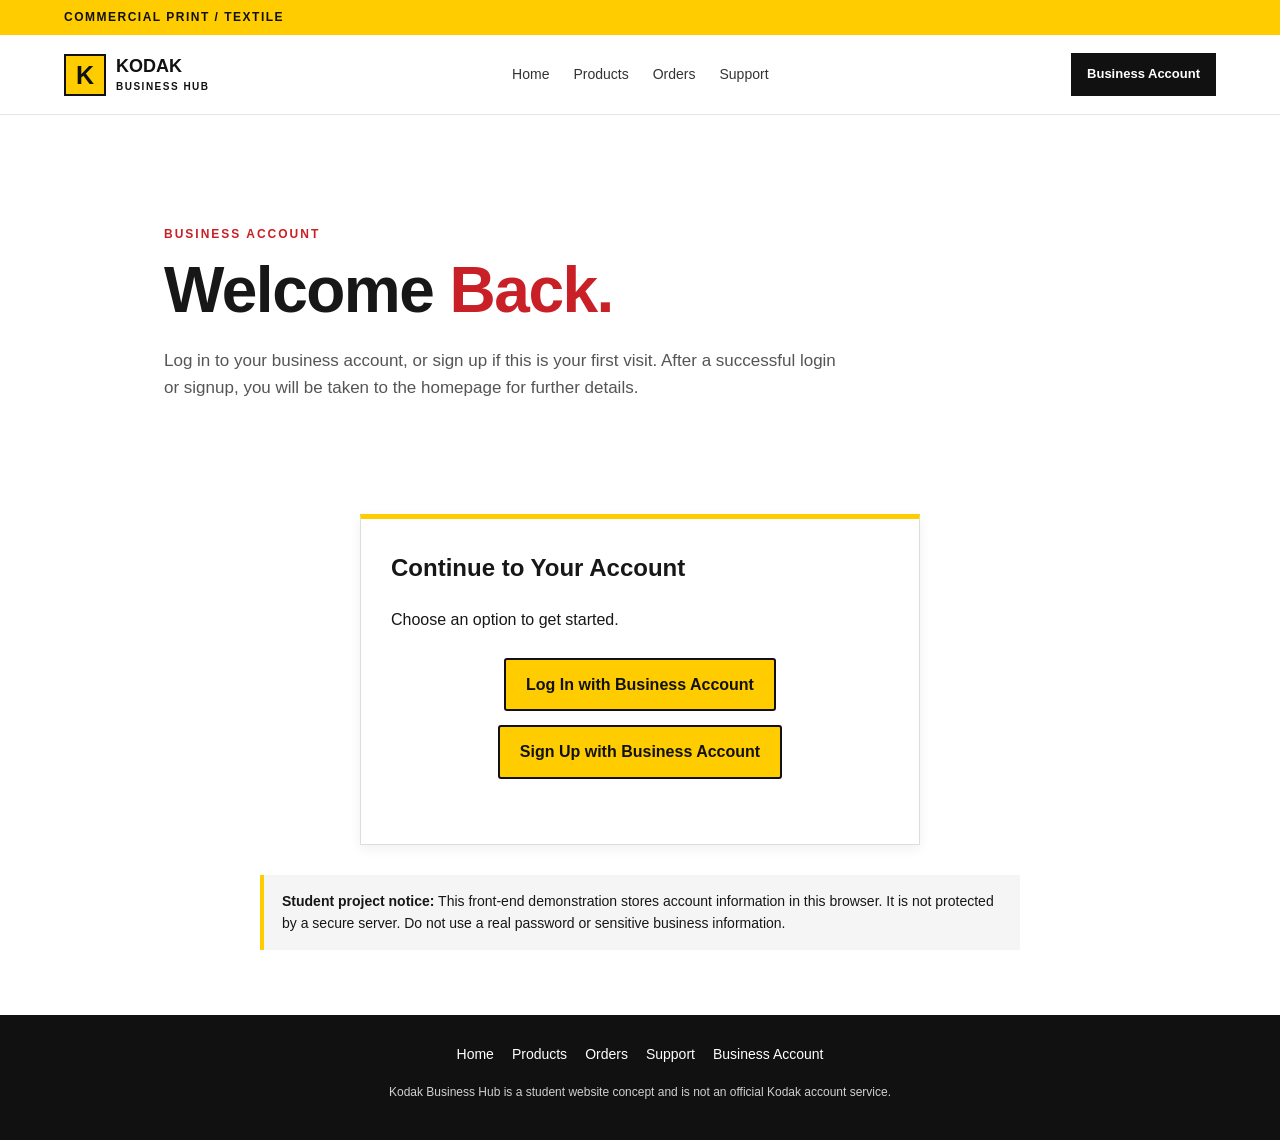
==== index.html @ 854b3961 "Add files via upload all the css and javascript is separate here. going to use these files only for " ====
<!DOCTYPE html>
<!-- This tells the browser that this page uses modern HTML. -->
<html lang="en">
<head>
    <!-- Sets the character format for the webpage. -->
    <meta charset="UTF-8">
    <meta name="viewport" content="width=device-width, initial-scale=1.0">
    <meta name="description" content="Explore commercial printing and textile printing information.">

    <!-- Text displayed in the browser tab. -->
    <title>Kodak Business Hub | Print and Textile</title>

    <!-- Connects this HTML file to the CSS file. -->
    <link rel="stylesheet" href="style.css">

    <!-- LOGIN CHECK: Visitors must sign in before viewing this page.
         The login page saves this value after a successful login or sign-up.
         If the value is missing, it will send the visitor to login.html first.
       
         getItem() retrieves the user's email from sessionStorage. -->
    <!-- Shared JavaScript checks that a demo user has signed in. -->
    <!-- All website JavaScript is centralized in this one file. defer waits until HTML is parsed. -->
    <script src="script.js" defer></script>
</head>

<body>

    <!-- TOP BAR: The yellow bar at the top of the page. -->
    <div class="top-bar">
        <p>COMMERCIAL PRINT / TEXTILE</p>
    </div>

    <!-- HEADER -->
    <header class="site-header">

        <!-- Brand name that links back to the homepage. -->
        <a class="brand" href="index.html">
            <span class="brand-mark">K</span>

            <span class="brand-name">
                KODAK
                <small>BUSINESS HUB</small>
            </span>
        </a>

        <!-- Navigation links to the other pages. -->
        <nav class="navigation" aria-label="Main navigation">
            <a class="active" href="index.html">Home</a>
            <a href="products.html">Products</a>
            <a href="order.html">Orders</a>
            <a href="support.html">Support</a>
        </nav>

        <!-- Business Account link stays on the right side, to show user it is a business account -->
        <a class="account-button" href="login.html">
            Business Account
        </a>

    </header>

    <main>
        <section class="intro">

            <p class="small-heading">PRINTING FOR BUSINESS</p>

            <!-- Main heading. The span lets us color the second line red. -->
            <h1>
                Commercial Print.<br>
                <span>Textile Print.</span>
            </h1>

            <!-- Two sentences introducing the website. -->
            <p class="intro-text">
                Welcome to Kodak Business Hub, this is a student website concept
                for exploring commercial printing and textile for cis442 course. Here you will Discover print technologies,
                materials, and business resources in one place.

                Commercial Printing focuses on producing materials for books, posters, and business documents.
                while textile printing involves the use of technology to apply desgins onto fabrics with the use of spealized inks.  
            </p>

        </section>

        <!-- BUSINESS TOOLS: The main section requested for the homepage. -->
        <section class="business-tools">

            <!-- Heading and description for the section. -->
            <div class="section-title">
                <p class="small-heading">YOUR BUSINESS, IN ONE PLACE</p>

                <h2>Everything Starts With a Better Connection.</h2>

                <p>
                    Explore the main areas of this website concept below.
                </p>
            </div>

            <!-- Grid containing four clickable links to the next html file. -->
            <div class="tool-grid">

                <a class="tool-card" href="products.html">
                    <span class="card-number">01</span>
                    <h3>Products</h3>
                    <p>Here explore printing products</p>
                    <span class="card-link">Explore products &rarr;</span>
                </a>

                <a class="tool-card" href="quote.html">
                    <span class="card-number">02</span>
                    <h3>Request a Quote</h3>
                    <p>See how a business could ask about a printing project materials.</p>
                    <span class="card-link">Request information &rarr;</span>
                </a>

                <a class="tool-card" href="order.html">
                    <span class="card-number">03</span>
                    <h3>Orders</h3>
                    <p>View the details of your order</p>
                    <span class="card-link">View orders &rarr;</span>
                </a>

                <a class="tool-card" href="support.html">
                    <span class="card-number">04</span>
                    <h3>Support</h3>
                    <p>Find help and support information here.</p>
                    <span class="card-link">Get support &rarr;</span>
                </a>

            </div>

        </section>

    </main>

    <!-- FOOTER: Navigation links and research sources at the bottom. -->
    <footer class="site-footer">

        <!-- Bottom navigation lets visitors access the other pages. -->
        <div class="footer-links">
            <a href="index.html">Home</a>
            <a href="products.html">Products</a>
            <a href="quote.html">Request a Quote</a>
            <a href="order.html">Orders</a>
            <a href="support.html">Support</a>
            <a href="login.html">Business Account</a>
        </div>

        <!-- Research links to Kodak's public website. -->
        <p class="research-links">
            Research:
            <a href="https://www.kodak.com/en/print/products/"
               target="_blank"
               rel="noopener noreferrer">
                Kodak Print Products
            </a>
            |
            <a href="https://www.kodak.com/en/print/page/industrial-decor-textile/"
               target="_blank"
               rel="noopener noreferrer">
                Kodak Industrial Décor and Textile
            </a>
        </p>

        <!-- Clarifies that this is a student project. -->
        <p class="disclaimer">
            This is a student website concept only.
        </p>

    </footer>

    <!-- Page-specific JavaScript: behavior is kept separate from HTML and CSS. -->
</body>
</html>
---- style.css ----
/*
 * SHARED WEBSITE STYLES
 * This file controls the appearance shared by all the HTML pages.
 * HTML decides what content is on a page; CSS decides how that content looks.
 * I kept the existing rules and added explanations to make the file easier to follow.
 */

/* --------------------------------------------------
   KODAK BUSINESS HUB
   This file controls the appearance of the homepage.
   -------------------------------------------------- */


/* Applies consistent width calculations to all elements. */
* {
    box-sizing: border-box;
}


/* Sets the default font, text color, and page background. */
body {
    margin: 0;
    font-family: Arial, Helvetica, sans-serif;
    color: #171717;
    background-color: #ffffff;
    line-height: 1.6;
}


/* TOP BAR: Creates the yellow bar at the top. */
.top-bar {
    background-color: #ffcc00;
    color: #111111;
    padding: 8px 5%;
    font-size: 12px;
    font-weight: bold;
    letter-spacing: 1.5px;
}

/* Removes the default space around the top-bar paragraph. */
.top-bar p {
    margin: 0;
}


/* HEADER: Arranges the brand, navigation, and account link. */
/* Header: the logo, navigation links, and business-account button sit here. */
.site-header {
    display: flex;
    align-items: center;
    justify-content: space-between;
    gap: 24px;
    padding: 18px 5%;
    border-bottom: 1px solid #e5e5e5;
}


/* BRAND: Places the K symbol beside the brand name. */
.brand {
    display: flex;
    align-items: center;
    gap: 10px;
    color: #111111;
    text-decoration: none;
    flex-shrink: 0;
}


/* Creates the yellow square containing the letter K. */
.brand-mark {
    display: inline-flex;
    align-items: center;
    justify-content: center;
    width: 42px;
    height: 42px;
    background-color: #ffcc00;
    border: 2px solid #111111;
    font-size: 25px;
    font-weight: 900;
}


/* Styles the KODAK BUSINESS HUB text. */
.brand-name {
    font-size: 18px;
    font-weight: 900;
    line-height: 1.1;
}

/* Places BUSINESS HUB below KODAK. */
.brand-name small {
    display: block;
    margin-top: 4px;
    font-size: 10px;
    letter-spacing: 1.5px;
}


/* NAVIGATION: Places the page links in a horizontal row. */
.navigation {
    display: flex;
    align-items: center;
    justify-content: center;
    gap: 24px;
}

/* Styles the navigation links. */
.navigation a,
.footer-links a {
    color: #333333;
    text-decoration: none;
    font-size: 14px;
}

/* Makes the current page and hovered links red. */
.navigation a:hover,
.navigation a.active {
    color: #c82026;
}


/* ACCOUNT BUTTON: Keeps Business Account on the right. */
.account-button {
    display: inline-block;
    padding: 11px 16px;
    background-color: #111111;
    color: #ffffff;
    text-decoration: none;
    font-size: 13px;
    font-weight: bold;
    white-space: nowrap;
}

/* Changes the button to red when the mouse is over it. */
.account-button:hover {
    background-color: #c82026;
}


/* INTRODUCTION: Provides space around the main heading. */
.intro {
    max-width: 1000px;
    margin: 0 auto;
    padding: 75px 24px 65px;
}


/* Styles the small red heading above the main title. */
.small-heading {
    margin: 0 0 12px;
    color: #c82026;
    font-size: 12px;
    font-weight: bold;
    letter-spacing: 2px;
}


/* Styles the main homepage heading. */
.intro h1 {
    margin: 0;
    font-size: clamp(38px, 6vw, 64px);
    line-height: 1.08;
    letter-spacing: -1.5px;
}

/* Colors the words Textile Print red. */
.intro h1 span {
    color: #c82026;
}


/* Styles the paragraph below the main heading. */
.intro-text {
    max-width: 690px;
    margin-top: 22px;
    color: #555555;
    font-size: 17px;
}


/* BUSINESS TOOLS: Creates a light gray section background. */
.business-tools {
    padding: 60px 5% 75px;
    background-color: #f5f5f5;
}


/* Centers the section heading and description. */
.section-title {
    max-width: 760px;
    margin: 0 auto 32px;
    text-align: center;
}

/* Sets the size and spacing of the section heading. */
.section-title h2 {
    margin: 0;
    font-size: clamp(26px, 4vw, 38px);
    line-height: 1.2;
}

/* Makes the section description gray. */
.section-title > p:last-child {
    color: #666666;
}


/* TOOL GRID: Arranges the four cards in four columns. */
.tool-grid {
    display: grid;
    grid-template-columns: repeat(4, minmax(0, 1fr));
    gap: 16px;
    max-width: 1200px;
    margin: 0 auto;
}


/* TOOL CARDS: Makes each card clickable and white. */
.tool-card {
    display: flex;
    flex-direction: column;
    align-items: flex-start;
    min-height: 230px;
    padding: 24px;
    background-color: #ffffff;
    border: 1px solid #e2e2e2;
    color: #171717;
    text-decoration: none;
    transition: transform 0.2s ease, border-color 0.2s ease;
}

/* Moves the card slightly and changes its border on hover. */
.tool-card:hover {
    transform: translateY(-4px);
    border-color: #c82026;
}


/* Styles the small number at the top of each card. */
.card-number {
    color: #c82026;
    font-size: 12px;
    font-weight: bold;
    letter-spacing: 1px;
}

/* Styles each card's heading. */
.tool-card h3 {
    margin: 18px 0 6px;
    font-size: 20px;
}

/* Styles the description inside each card. */
.tool-card p {
    margin: 0 0 18px;
    color: #666666;
    font-size: 14px;
}

/* Styles the clickable-looking text at the bottom of each card. */
.card-link {
    margin-top: auto;
    color: #c82026;
    font-size: 13px;
    font-weight: bold;
}


/* FOOTER: Creates a black section at the bottom of the page. */
/* Footer styles apply to the links and note at the bottom of each page. */
.site-footer {
    padding: 28px 5%;
    background-color: #111111;
    color: #ffffff;
    text-align: center;
}


/* Arranges the footer links in the center. */
.footer-links {
    display: flex;
    flex-wrap: wrap;
    justify-content: center;
    gap: 18px;
    margin-bottom: 18px;
}

/* Makes footer links white. */
.footer-links a {
    color: #ffffff;
}

/* Makes footer links yellow when hovered over. */
.footer-links a:hover,
.research-links a:hover {
    color: #ffcc00;
}


/* Styles the research sources and student-project disclaimer. */
.research-links,
.disclaimer {
    margin: 10px 0;
    font-size: 12px;
    color: #d0d0d0;
}

/* Makes the research links white. */
.research-links a {
    color: #ffffff;
}


/* TABLET: Uses two cards per row on medium-sized screens. */
@media (max-width: 900px) {

    /* Allows the header items to move onto another line. */
    .site-header {
        flex-wrap: wrap;
    }

    /* Gives the navigation its own row. */
    .navigation {
        order: 3;
        width: 100%;
        flex-wrap: wrap;
        gap: 16px;
    }

    /* Changes the cards from four columns to two. */
    .tool-grid {
        grid-template-columns: repeat(2, minmax(0, 1fr));
    }
}


/* PHONE: Makes the page easier to read on small screens. */
@media (max-width: 560px) {

    /* Reduces the header spacing. */
    .site-header {
        gap: 16px;
        padding: 16px 5%;
    }

    /* Makes the K symbol smaller. */
    .brand-mark {
        width: 36px;
        height: 36px;
        font-size: 21px;
    }

    /* Makes the brand name smaller. */
    .brand-name {
        font-size: 15px;
    }

    /* Reduces the account button size. */
    .account-button {
        margin-left: auto;
        padding: 9px 10px;
        font-size: 12px;
    }

    /* Aligns navigation links to the left. */
    .navigation {
        justify-content: flex-start;
        gap: 14px;
    }

    /* Reduces navigation text size. */
    .navigation a {
        font-size: 13px;
    }

    /* Reduces the space around the introduction. */
    .intro {
        padding-top: 55px;
        padding-bottom: 45px;
    }

    /* Makes the introduction text slightly smaller. */
    .intro-text {
        font-size: 15px;
    }

    /* Reduces the space around the business tools section. */
    .business-tools {
        padding: 45px 5%;
    }

    /* Displays one card per row on phones. */
    .tool-grid {
        grid-template-columns: 1fr;
    }

    /* Reduces the height of each card. */
    .tool-card {
        min-height: 190px;
    }
}

/* ==========================================================
   ADDITIONAL STYLES FOR ORDERS AND LOGIN PAGES
   These rules are added after the original styles so the
   existing homepage and product styling remains unchanged.
   ========================================================== */
/* Orders page: spacing and layout for the Current Orders and Past Orders panels. */
.orders-content, /* Login page: keeps the sign-in and sign-up forms aligned and readable. */
.login-content {
    width: min(1100px, 90%);
    margin: 0 auto;
    padding: 35px 0 65px;
}
.order-buttons {
    display: flex;
    flex-wrap: wrap;
    justify-content: center;
    gap: 14px;
    margin: 25px 0 35px;
}
.order-buttons button, .login-button, .login-form button, .signup-form button {
    padding: 12px 20px;
    border: 2px solid #111111;
    border-radius: 3px;
    background-color: #ffcc00;
    color: #111111;
    font: inherit;
    font-weight: bold;
    cursor: pointer;
    transition: background-color 0.2s ease, transform 0.2s ease;
}
.order-buttons button:hover, .login-button:hover, .login-form button:hover, .signup-form button:hover {
    background-color: #e6b800;
    transform: translateY(-1px);
}
.order-buttons button:focus-visible, .login-button:focus-visible,
.login-form button:focus-visible, .signup-form button:focus-visible,
.login-content input:focus-visible {
    outline: 3px solid #c82026;
    outline-offset: 3px;
}
.order-buttons button.selected {
    background-color: #111111;
    color: #ffffff;
}
.order-panel {
    margin: 20px 0;
    padding: 25px;
    background-color: #ffffff;
    border: 1px solid #dddddd;
    border-top: 5px solid #ffcc00;
}
.no-orders-message {
    margin: 18px 0 0;
    padding: 18px;
    background-color: #f5f5f5;
    border-left: 4px solid #c82026;
}
/* Table styles make order details easier to scan across each row. */
.order-table-wrapper {
    width: 100%;
    overflow-x: auto;
    margin-top: 18px;
}
.order-table {
    width: 100%;
    border-collapse: collapse;
    background-color: #ffffff;
}
.order-table th, .order-table td {
    padding: 13px 15px;
    border: 1px solid #dddddd;
    text-align: left;
    vertical-align: top;
}
.order-table th {
    background-color: #111111;
    color: #ffffff;
}
.login-card {
    max-width: 560px;
    margin: 30px auto;
    padding: 30px;
    background-color: #ffffff;
    border: 1px solid #dddddd;
    border-top: 5px solid #ffcc00;
    box-shadow: 0 4px 12px rgba(0, 0, 0, 0.06);
}
.login-card h2 { margin-top: 0; }
.login-form, .signup-form {
    display: flex;
    flex-direction: column;
    gap: 10px;
}
.login-form label, .signup-form label {
    margin-top: 8px;
    font-weight: bold;
}
.login-form input, .signup-form input {
    width: 100%;
    padding: 12px;
    border: 1px solid #bbbbbb;
    border-radius: 3px;
    font: inherit;
}
.login-form button, .signup-form button { margin-top: 16px; }
.login-switch { margin-top: 20px; }
.text-button {
    padding: 0;
    border: 0;
    background: none;
    color: #c82026;
    font: inherit;
    font-weight: bold;
    text-decoration: underline;
    cursor: pointer;
}
.text-button:hover { color: #8f151a; }
.form-message {
    min-height: 1.5em;
    margin-top: 15px;
    font-weight: bold;
}
/* This notice explains that the site is a student prototype, not a live service. */
.prototype-notice {
    max-width: 760px;
    margin: 25px auto 0;
    padding: 15px 18px;
    background-color: #f5f5f5;
    border-left: 4px solid #ffcc00;
    font-size: 14px;
}
@media (max-width: 560px) {
    .orders-content, .login-content {
        width: 92%;
        padding-top: 20px;
    }
    .order-panel, .login-card { padding: 18px; }
    .order-buttons { flex-direction: column; }
    .order-buttons button { width: 100%; }
    .order-table th, .order-table td { padding: 10px; }
}


/* ============================================================
   PAGE-SPECIFIC STYLES MOVED OUT OF PRODUCTS.HTML
   These rules belong here so HTML files contain structure only.
   ============================================================ */
/* Styles the main products page */
        .products-page {
            max-width: 1200px;
            margin: 0 auto;
            padding: 40px 25px;
        }

        /* Styles the introduction at the top */
        .products-intro {
            text-align: center;
            padding: 35px 15px;
        }

        .products-intro h1 {
            font-size: 38px;
            margin-bottom: 15px;
        }

        .products-intro p {
            max-width: 750px;
            margin: 0 auto;
            line-height: 1.7;
        }

        /* Creates space between the machine and ink sections */
        .product-section {
            margin-top: 45px;
            margin-bottom: 55px;
            scroll-margin-top: 30px;
        }

        .product-section h2 {
            font-size: 29px;
            margin-bottom: 10px;
        }

        .section-description {
            line-height: 1.6;
            margin-bottom: 25px;
        }

        /* Displays the product cards in a grid */
        .product-grid {
            display: grid;
            grid-template-columns: repeat(3, 1fr);
            gap: 25px;
        }

        /* Styles each individual product card */
        .product-card {
            background-color: #ffffff;
            border: 1px solid #dddddd;
            border-radius: 8px;
            padding: 25px;
            box-shadow: 0 3px 8px rgba(0, 0, 0, 0.08);

            /* Makes the hover effect smooth */
            transition: transform 0.25s ease, box-shadow 0.25s ease;
        }

        /* Adds a hover effect when the mouse moves over a card */
        .product-card:hover {
            transform: translateY(-6px);
            box-shadow: 0 8px 18px rgba(0, 0, 0, 0.15);
        }

        /* Styles the small product category label */
        .product-type {
            display: inline-block;
            background-color: #fff1b8;
            color: #333333;
            padding: 6px 10px;
            border-radius: 4px;
            font-size: 12px;
            font-weight: bold;
            margin-bottom: 15px;
        }

        /* Styles the product name */
        .product-card h3 {
            font-size: 21px;
            margin-bottom: 12px;
        }

        /* Styles the product description */
        .product-card p {
            line-height: 1.6;
            margin-bottom: 18px;
        }

        /* Styles the View Details buttons */
        .details-button {
            display: inline-block;
            background-color: #f5c400;
            color: #111111;
            text-decoration: none;
            font-weight: bold;
            padding: 11px 18px;
            border-radius: 4px;
            transition: background-color 0.2s ease;
        }

        /* Changes the button color when hovered over */
        .details-button:hover {
            background-color: #e0b200;
        }

        /* Makes keyboard navigation easier to see */
        .details-button:focus-visible {
            outline: 3px solid #222222;
            outline-offset: 3px;
        }

        /*
         * The Request Quote button starts hidden so each product card stays neat.
         * When a visitor moves the mouse over a product card, the button appears.
         * The focus rule does the same thing for someone using a keyboard.
         */
        .quote-button {
            display: inline-block;
            margin-left: 8px;
            background-color: #222222;
            color: #ffffff;
            text-decoration: none;
            font-weight: bold;
            padding: 11px 18px;
            border-radius: 4px;
            opacity: 0;
            visibility: hidden;
            transform: translateY(5px);
            transition: opacity 0.2s ease, transform 0.2s ease, visibility 0.2s ease;
        }

        /* Reveal the quote button only when the product card is hovered or focused. */
        .product-card:hover .quote-button,
        .product-card:focus-within .quote-button {
            opacity: 1;
            visibility: visible;
            transform: translateY(0);
        }

        /* Give the quote button a clear hover and keyboard-focus state. */
        .quote-button:hover {
            background-color: #444444;
        }

        .quote-button:focus-visible {
            outline: 3px solid #f5c400;
            outline-offset: 3px;
        }

        /* On touch screens there is no mouse hover, so keep the button visible. */
        @media (hover: none) {
            .quote-button {
                opacity: 1;
                visibility: visible;
                transform: none;
                margin-top: 10px;
                margin-left: 0;
            }
        }

        /* Styles the inventory notice */
        .inventory-notice {
            background-color: #f5f5f5;
            border-left: 5px solid #f5c400;
            padding: 20px;
            margin-top: 25px;
            line-height: 1.6;
        }

        /* Adjusts the product grid for tablets */
        @media (max-width: 850px) {
            .product-grid {
                grid-template-columns: repeat(2, 1fr);
            }
        }

        /* Adjusts the product grid for mobile phones */
        @media (max-width: 550px) {
            .product-grid {
                grid-template-columns: 1fr;
            }

            .products-intro h1 {
                font-size: 30px;
            }

            .product-section h2 {
                font-size: 25px;
            }
        }


/* ============================================================
   PAGE-SPECIFIC STYLES MOVED OUT OF SUPPORT.HTML
   These rules belong here so HTML files contain structure only.
   ============================================================ */
/* Main support form */
        #support-form {
            max-width: 750px;
            margin: 30px auto;
            padding: 30px;
            background-color: #ffffff;
            border: 1px solid #dddddd;
            border-top: 5px solid #ffcc00;
        }

        /* Form fields */
        .support-form-group {
            display: flex;
            flex-direction: column;
            margin-bottom: 22px;
        }

        .support-form-group > label,
        .support-form-group legend {
            margin-bottom: 8px;
            font-weight: bold;
            color: #222222;
        }

        .support-form-group input[type="text"],
        .support-form-group input[type="email"],
        .support-form-group select,
        .support-form-group textarea {
            width: 100%;
            padding: 12px;
            border: 1px solid #cccccc;
            border-radius: 3px;
            font-family: Arial, Helvetica, sans-serif;
            font-size: 15px;
            background-color: #ffffff;
        }

        /* Larger issue description box */
        #issue-description {
            min-height: 280px;
            width: 100%;
            resize: vertical;
            line-height: 1.6;
        }

        /* Character counter */
        #character-count {
            display: block;
            margin-top: 6px;
            color: #666666;
            text-align: right;
            font-size: 12px;
        }

        /* Highlight fields when selected */
        .support-form-group input:focus,
        .support-form-group select:focus,
        .support-form-group textarea:focus {
            outline: 2px solid #ffcc00;
            border-color: #111111;
        }

        /* On-site visit options */
        fieldset.support-form-group {
            border: 1px solid #dddddd;
            padding: 18px;
        }

        .support-form-group legend {
            padding: 0 8px;
        }

        .support-radio-option {
            display: flex;
            align-items: flex-start;
            gap: 10px;
            margin: 10px 0;
        }

        .support-radio-option input {
            margin-top: 5px;
            accent-color: #c82026;
        }

        .support-radio-option label {
            cursor: pointer;
            color: #333333;
        }

        /* Submit and clear buttons */
        .support-form-buttons {
            display: flex;
            gap: 12px;
            flex-wrap: wrap;
            margin-top: 25px;
        }

        .support-form-buttons button {
            padding: 13px 20px;
            background-color: #ffcc00;
            color: #111111;
            border: 2px solid #111111;
            font-size: 14px;
            font-weight: bold;
            cursor: pointer;
        }

        .support-form-buttons button:hover {
            background-color: #e6b800;
        }

        .support-form-buttons .reset-button {
            background-color: #ffffff;
            color: #111111;
        }

        .support-form-buttons .reset-button:hover {
            background-color: #eeeeee;
        }

        /* Form submission message */
        #support-message {
            margin-top: 20px;
            font-weight: bold;
            line-height: 1.6;
        }

        /* Reference number at the bottom */
        .support-reference {
            max-width: 750px;
            margin: 35px auto 0;
            padding: 25px;
            text-align: center;
            background-color: #111111;
            color: #ffffff;
            border-bottom: 5px solid #ffcc00;
        }

        .support-reference p {
            margin: 5px 0;
        }

        .support-reference h3 {
            margin: 10px 0;
            color: #ffcc00;
            font-size: 30px;
            letter-spacing: 3px;
        }

        /* Responsive design for smaller screens */
        @media (max-width: 560px) {
            #support-form {
                padding: 20px;
            }

            .support-form-buttons {
                flex-direction: column;
            }

            .support-form-buttons button {
                width: 100%;
            }

            .support-reference {
                padding: 20px 12px;
            }
        }


/* ACCESSIBILITY: Keep elements marked hidden out of the layout. */
[hidden] {
    display: none !important;
}

/* SHARED FORM IMPROVEMENTS: Make keyboard focus visible on interactive controls. */
button:focus-visible,
input:focus-visible,
select:focus-visible,
textarea:focus-visible,
a:focus-visible {
    outline: 3px solid #c82026;
    outline-offset: 3px;
}
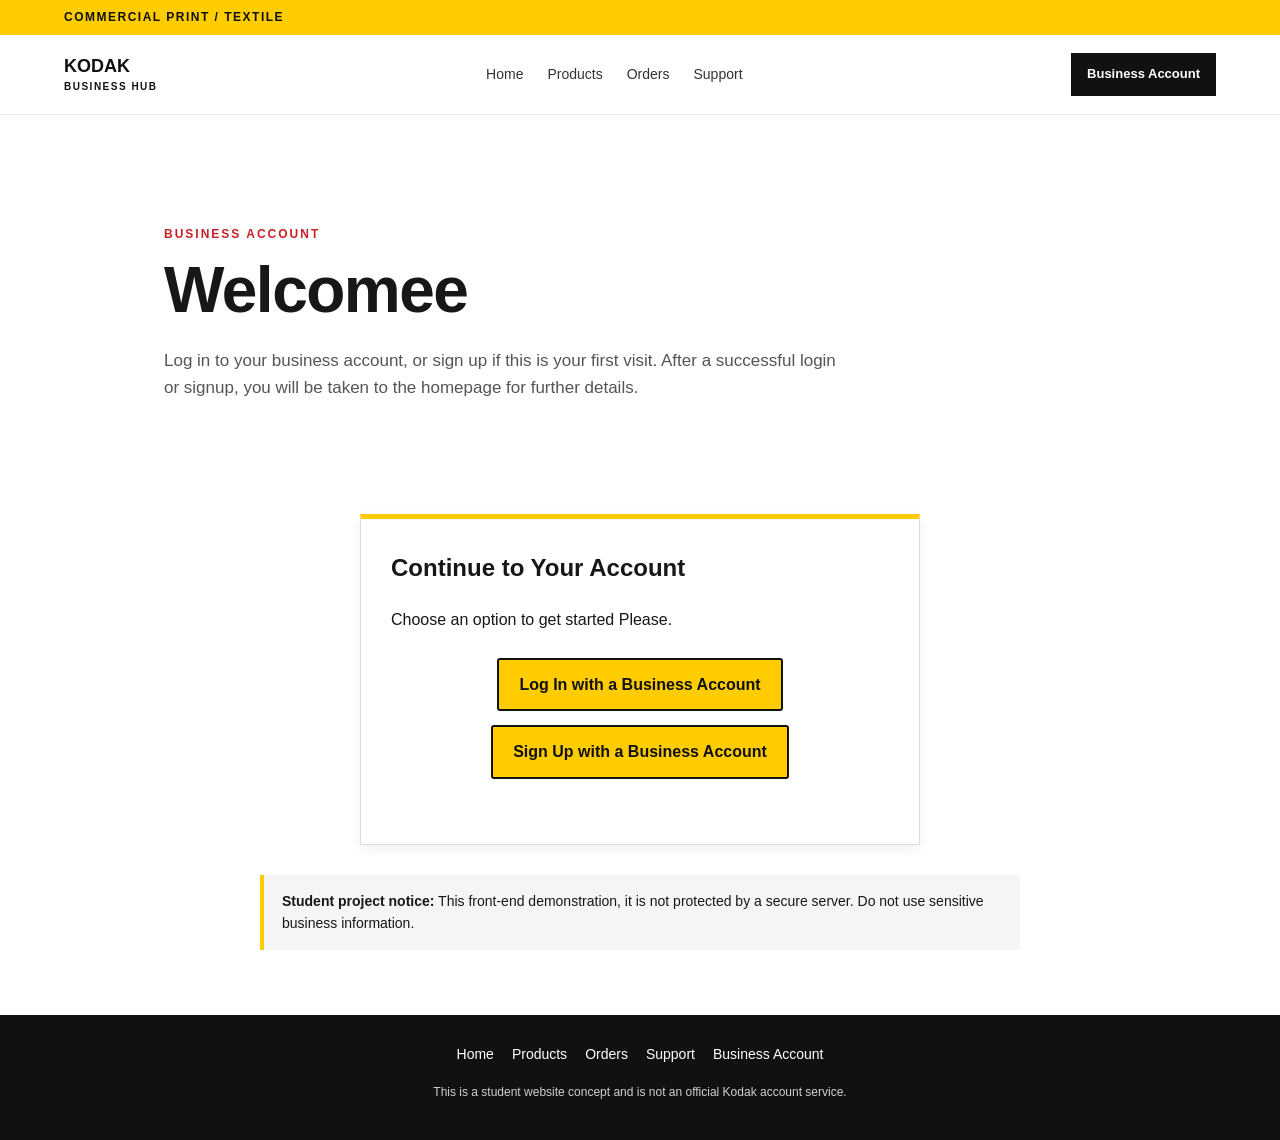
==== commit 1fcbc1b7: "Update index.html" ====
--- a/index.html
+++ b/index.html
@@ -105,22 +105,15 @@
                     <span class="card-link">Explore products &rarr;</span>
                 </a>
 
-                <a class="tool-card" href="quote.html">
+                <a class="tool-card" href="order.html">
                     <span class="card-number">02</span>
-                    <h3>Request a Quote</h3>
-                    <p>See how a business could ask about a printing project materials.</p>
-                    <span class="card-link">Request information &rarr;</span>
-                </a>
-
-                <a class="tool-card" href="order.html">
-                    <span class="card-number">03</span>
                     <h3>Orders</h3>
                     <p>View the details of your order</p>
                     <span class="card-link">View orders &rarr;</span>
                 </a>
 
                 <a class="tool-card" href="support.html">
-                    <span class="card-number">04</span>
+                    <span class="card-number">03</span>
                     <h3>Support</h3>
                     <p>Find help and support information here.</p>
                     <span class="card-link">Get support &rarr;</span>
@@ -139,7 +132,6 @@
         <div class="footer-links">
             <a href="index.html">Home</a>
             <a href="products.html">Products</a>
-            <a href="quote.html">Request a Quote</a>
             <a href="order.html">Orders</a>
             <a href="support.html">Support</a>
             <a href="login.html">Business Account</a>
@@ -160,14 +152,13 @@
                 Kodak Industrial Décor and Textile
             </a>
         </p>
-
-        <!-- Clarifies that this is a student project. -->
         <p class="disclaimer">
-            This is a student website concept only.
+            Kodak Business Hub is a student website concept and is not an official
+            Kodak ordering platform.
         </p>
 
     </footer>
 
     <!-- Page-specific JavaScript: behavior is kept separate from HTML and CSS. -->
 </body>
-</html>+</html>
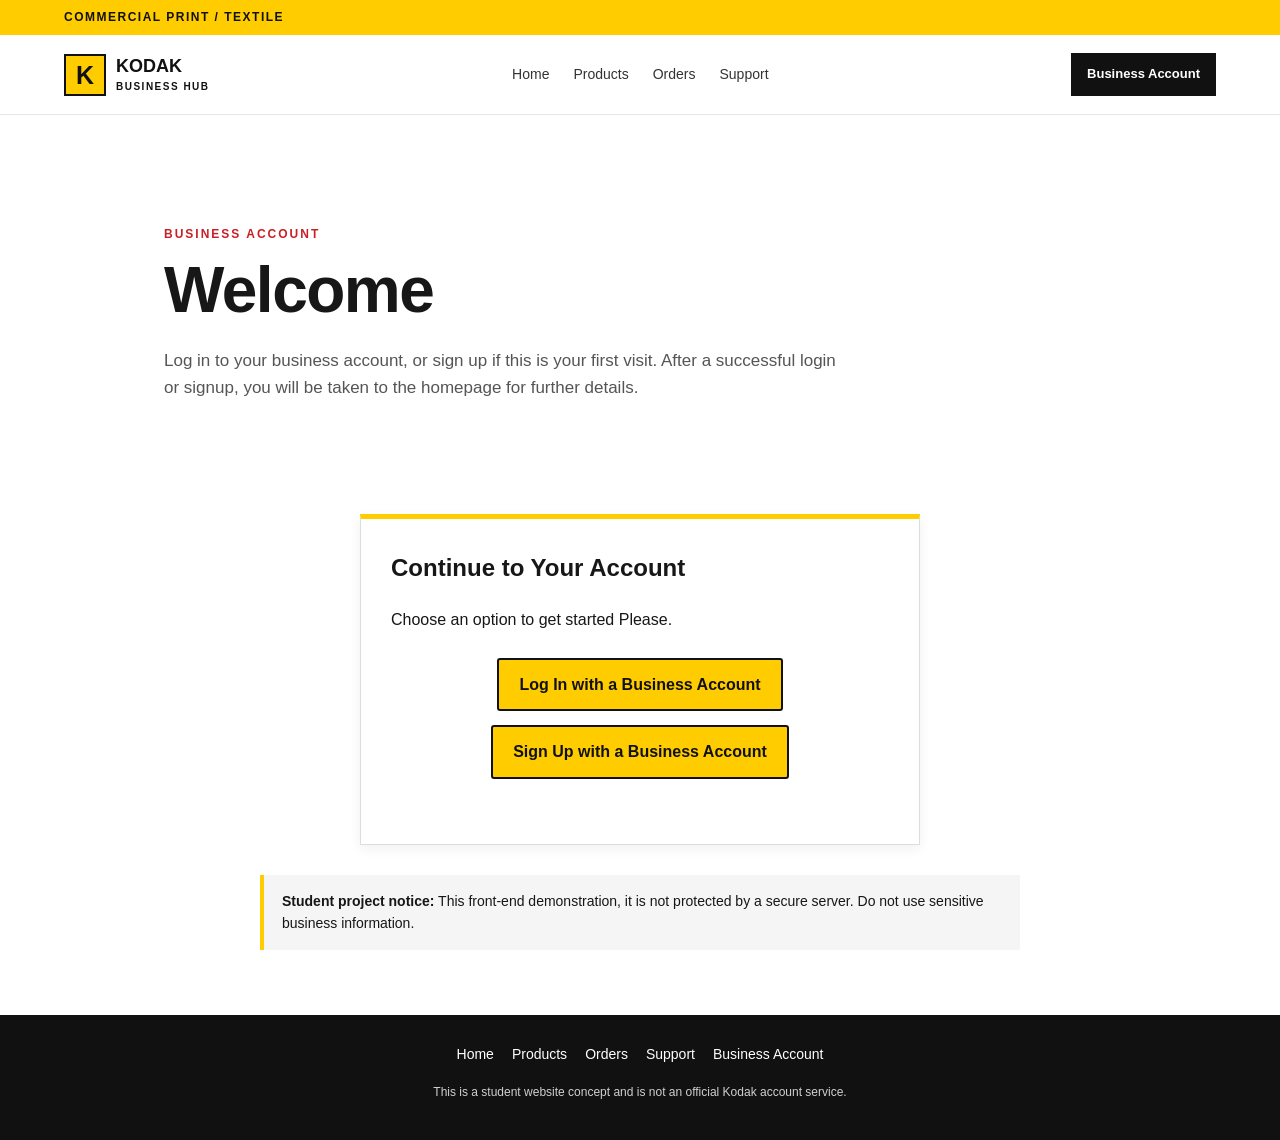
==== commit dddd17ac: "final mock code - milestone 4" ====
--- a/index.html
+++ b/index.html
@@ -1,164 +1,280 @@
-<!DOCTYPE html>
-<!-- This tells the browser that this page uses modern HTML. -->
-<html lang="en">
-<head>
-    <!-- Sets the character format for the webpage. -->
-    <meta charset="UTF-8">
-    <meta name="viewport" content="width=device-width, initial-scale=1.0">
-    <meta name="description" content="Explore commercial printing and textile printing information.">
-
-    <!-- Text displayed in the browser tab. -->
-    <title>Kodak Business Hub | Print and Textile</title>
-
-    <!-- Connects this HTML file to the CSS file. -->
-    <link rel="stylesheet" href="style.css">
-
-    <!-- LOGIN CHECK: Visitors must sign in before viewing this page.
-         The login page saves this value after a successful login or sign-up.
-         If the value is missing, it will send the visitor to login.html first.
-       
-         getItem() retrieves the user's email from sessionStorage. -->
-    <!-- Shared JavaScript checks that a demo user has signed in. -->
-    <!-- All website JavaScript is centralized in this one file. defer waits until HTML is parsed. -->
-    <script src="script.js" defer></script>
-</head>
-
-<body>
-
-    <!-- TOP BAR: The yellow bar at the top of the page. -->
-    <div class="top-bar">
-        <p>COMMERCIAL PRINT / TEXTILE</p>
-    </div>
-
-    <!-- HEADER -->
-    <header class="site-header">
-
-        <!-- Brand name that links back to the homepage. -->
-        <a class="brand" href="index.html">
-            <span class="brand-mark">K</span>
-
-            <span class="brand-name">
-                KODAK
-                <small>BUSINESS HUB</small>
-            </span>
-        </a>
-
-        <!-- Navigation links to the other pages. -->
-        <nav class="navigation" aria-label="Main navigation">
-            <a class="active" href="index.html">Home</a>
-            <a href="products.html">Products</a>
-            <a href="order.html">Orders</a>
-            <a href="support.html">Support</a>
-        </nav>
-
-        <!-- Business Account link stays on the right side, to show user it is a business account -->
-        <a class="account-button" href="login.html">
-            Business Account
-        </a>
-
-    </header>
-
-    <main>
-        <section class="intro">
-
-            <p class="small-heading">PRINTING FOR BUSINESS</p>
-
-            <!-- Main heading. The span lets us color the second line red. -->
-            <h1>
-                Commercial Print.<br>
-                <span>Textile Print.</span>
-            </h1>
-
-            <!-- Two sentences introducing the website. -->
-            <p class="intro-text">
-                Welcome to Kodak Business Hub, this is a student website concept
-                for exploring commercial printing and textile for cis442 course. Here you will Discover print technologies,
-                materials, and business resources in one place.
-
-                Commercial Printing focuses on producing materials for books, posters, and business documents.
-                while textile printing involves the use of technology to apply desgins onto fabrics with the use of spealized inks.  
-            </p>
-
-        </section>
-
-        <!-- BUSINESS TOOLS: The main section requested for the homepage. -->
-        <section class="business-tools">
-
-            <!-- Heading and description for the section. -->
-            <div class="section-title">
-                <p class="small-heading">YOUR BUSINESS, IN ONE PLACE</p>
-
-                <h2>Everything Starts With a Better Connection.</h2>
-
-                <p>
-                    Explore the main areas of this website concept below.
-                </p>
-            </div>
-
-            <!-- Grid containing four clickable links to the next html file. -->
-            <div class="tool-grid">
-
-                <a class="tool-card" href="products.html">
-                    <span class="card-number">01</span>
-                    <h3>Products</h3>
-                    <p>Here explore printing products</p>
-                    <span class="card-link">Explore products &rarr;</span>
-                </a>
-
-                <a class="tool-card" href="order.html">
-                    <span class="card-number">02</span>
-                    <h3>Orders</h3>
-                    <p>View the details of your order</p>
-                    <span class="card-link">View orders &rarr;</span>
-                </a>
-
-                <a class="tool-card" href="support.html">
-                    <span class="card-number">03</span>
-                    <h3>Support</h3>
-                    <p>Find help and support information here.</p>
-                    <span class="card-link">Get support &rarr;</span>
-                </a>
-
-            </div>
-
-        </section>
-
-    </main>
-
-    <!-- FOOTER: Navigation links and research sources at the bottom. -->
-    <footer class="site-footer">
-
-        <!-- Bottom navigation lets visitors access the other pages. -->
-        <div class="footer-links">
-            <a href="index.html">Home</a>
-            <a href="products.html">Products</a>
-            <a href="order.html">Orders</a>
-            <a href="support.html">Support</a>
-            <a href="login.html">Business Account</a>
-        </div>
-
-        <!-- Research links to Kodak's public website. -->
-        <p class="research-links">
-            Research:
-            <a href="https://www.kodak.com/en/print/products/"
-               target="_blank"
-               rel="noopener noreferrer">
-                Kodak Print Products
-            </a>
-            |
-            <a href="https://www.kodak.com/en/print/page/industrial-decor-textile/"
-               target="_blank"
-               rel="noopener noreferrer">
-                Kodak Industrial Décor and Textile
-            </a>
-        </p>
-        <p class="disclaimer">
-            Kodak Business Hub is a student website concept and is not an official
-            Kodak ordering platform.
-        </p>
-
-    </footer>
-
-    <!-- Page-specific JavaScript: behavior is kept separate from HTML and CSS. -->
-</body>
-</html>
+<!DOCTYPE html> 
+<html lang="en"> 
+
+<head> 
+    <meta charset="UTF-8"> 
+    <meta name="viewport" content="width=device-width, initial-scale=1.0"> 
+    <meta name="description" content="Explore commercial printing and textile printing information."> 
+    <!-- Text displayed in the browser tab. --> 
+    <title>Kodak Business Hub | Print and Textile</title> 
+
+    <!-- Connects this HTML file to the CSS file. --> 
+    <link rel="stylesheet" href="style.css"> 
+
+
+    <!-- LOGIN CHECK: Visitors must sign in before viewing this page. 
+
+         The login page saves this value after a successful login or sign-up. 
+
+         If the value is missing, it will send the visitor to login.html first. 
+
+         getItem() retrieves the user's email from sessionStorage. --> 
+
+    <!-- Shared JavaScript checks that a demo user has signed in. --> 
+
+    <!-- All website JavaScript is centralized in this one file. defer waits until HTML is parsed. --> 
+
+    <script src="script.js" defer></script> 
+
+</head> 
+
+  
+
+<body> 
+
+  
+
+    <!-- TOP BAR: The yellow bar at the top of the page. --> 
+
+    <div class="top-bar"> 
+
+        <p>COMMERCIAL PRINT / TEXTILE</p> 
+
+    </div> 
+
+  
+
+    <!-- HEADER --> 
+
+    <header class="site-header"> 
+
+  
+
+        <!-- Brand name that links back to the homepage. --> 
+
+        <a class="brand" href="index.html"> 
+
+            <span class="brand-mark">K</span> 
+
+  
+
+            <span class="brand-name"> 
+
+                KODAK 
+
+                <small>BUSINESS HUB</small> 
+
+            </span> 
+
+        </a> 
+
+  
+
+        <!-- Navigation links to the other pages. --> 
+
+        <nav class="navigation" aria-label="Main navigation"> 
+
+            <a class="active" href="index.html">Home</a> 
+
+            <a href="products.html">Products</a> 
+
+            <a href="order.html">Orders</a> 
+
+            <a href="support.html">Support</a> 
+
+        </nav> 
+
+  
+
+        <!-- Business Account link stays on the right side, to show user it is a business account --> 
+
+        <a class="account-button" href="login.html"> 
+
+            Business Account 
+
+        </a> 
+
+  
+
+    </header> 
+
+  
+
+    <main> 
+
+        <section class="intro"> 
+            <p class="small-heading">PRINTING FOR BUSINESS</p> 
+            <!-- Main heading. The span lets us color the second line red. --> 
+
+            <h1> 
+                Commercial Print.<br> 
+                <!-- Span makes the text red-->
+                <span>Textile Print.</span> 
+            </h1> 
+
+  
+
+            <!-- Two sentences introducing the website. --> 
+
+            <p class="intro-text"> 
+
+                Welcome to Kodak Business Hub, this is a student website concept 
+
+                for exploring commercial printing and textile for cis442 course. Here you will Discover print technologies, 
+
+                materials, and business resources in one place. 
+
+  
+
+                Commercial Printing focuses on producing materials for books, posters, and business documents. 
+
+                while textile printing involves the use of technology to apply desgins onto fabrics with the use of spealized inks.   
+
+            </p> 
+
+  
+
+        </section> 
+
+  
+
+        <!-- The links to the differnt business tools are mentioned and shown in this section--> 
+
+        <section class="business-tools"> 
+            <!-- Heading and description for the section. --> 
+            <div class="section-title"> 
+                <p class="small-heading">YOUR BUSINESS, IN ONE PLACE</p> 
+                <h2>Everything Starts With a Better Connection.</h2> 
+                <p> 
+                    Explore the main areas of this website concept below. 
+                </p> 
+
+            </div> 
+
+            <!-- Grid containing four clickable links to the next html file. --> 
+
+            <div class="tool-grid"> 
+
+                <a class="tool-card" href="products.html"> 
+
+                    <span class="card-number">01</span> 
+
+                    <h3>Products</h3> 
+
+                    <p>Here explore printing products</p> 
+                    <!-- &rarr means the arrow pointing to the right, so it will show the direction to the user-->
+                    <span class="card-link">Explore products &rarr;</span> 
+
+                </a> 
+
+                <a class="tool-card" href="order.html"> 
+
+                    <span class="card-number">02</span> 
+
+                    <h3>Orders</h3> 
+
+                    <p>View the details of your order</p> 
+
+                    <span class="card-link">View orders &rarr;</span> 
+
+                </a> 
+
+  
+
+                <a class="tool-card" href="support.html"> 
+
+                    <span class="card-number">03</span> 
+
+                    <h3>Support</h3> 
+
+                    <p>Find help and support information here.</p> 
+
+                    <span class="card-link">Get support &rarr;</span> 
+
+                </a> 
+
+  
+
+            </div> 
+
+  
+
+        </section> 
+
+  
+
+    </main> 
+
+  
+
+    <!-- FOOTER: Navigation links and research sources at the bottom. --> 
+
+    <footer class="site-footer"> 
+
+  
+
+        <!-- Bottom navigation lets visitors access the other pages. --> 
+
+        <div class="footer-links"> 
+
+            <a href="index.html">Home</a> 
+
+            <a href="products.html">Products</a> 
+
+            <a href="order.html">Orders</a> 
+
+            <a href="support.html">Support</a> 
+
+            <a href="login.html">Business Account</a> 
+
+        </div> 
+
+  
+
+        <!-- Research links to Kodak's public website. --> 
+        <!-- rel="noopener noreferrer" is an html security feature that prevents a newly opned page 
+         from accessing or tracking the original page through the browers window.opener-->
+
+        <p class="research-links"> 
+
+            Research: 
+
+            <a href="https://www.kodak.com/en/print/products/" 
+
+               target="_blank" 
+               
+               rel="noopener noreferrer"> 
+
+                Kodak Print Products 
+
+            </a> 
+
+            | 
+
+            <a href="https://www.kodak.com/en/print/page/industrial-decor-textile/" 
+
+               target="_blank" 
+
+               rel="noopener noreferrer"> 
+
+                Kodak Industrial Décor and Textile 
+
+            </a> 
+
+        </p> 
+
+        <p class="disclaimer"> 
+
+            Kodak Business Hub is a student website concept and is not an official 
+
+            Kodak ordering platform. 
+
+        </p> 
+
+  
+
+    </footer> 
+
+</body> 
+
+</html> 
--- a/style.css
+++ b/style.css
@@ -1,23 +1,21 @@
+
+/* The comments below show which HTML page each group of styles belongs to. */
+
 /*
- * SHARED WEBSITE STYLES
- * This file controls the appearance shared by all the HTML pages.
- * HTML decides what content is on a page; CSS decides how that content looks.
- * I kept the existing rules and added explanations to make the file easier to follow.
- */
-
-/* --------------------------------------------------
-   KODAK BUSINESS HUB
-   This file controls the appearance of the homepage.
-   -------------------------------------------------- */
-
-
-/* Applies consistent width calculations to all elements. */
+  - Shared website layout: body, top bar, logo, navigation, and footer.
+  - index.html: homepage introduction and business tool cards.
+  - orders.html: order buttons, order panels, and order table.
+  - login.html: login and sign-up forms.
+  - products.html: product cards, View Details, and Request Quote buttons.
+  - support.html: support form, radio options, and reference number.
+  Some sections are shared by more than one page.
+*/
+
+/* Makes sizing easier to manage across the website. */
 * {
     box-sizing: border-box;
 }
 
-
-/* Sets the default font, text color, and page background. */
 body {
     margin: 0;
     font-family: Arial, Helvetica, sans-serif;
@@ -26,8 +24,7 @@
     line-height: 1.6;
 }
 
-
-/* TOP BAR: Creates the yellow bar at the top. */
+/* Styles the yellow bar at the top of the website. */
 .top-bar {
     background-color: #ffcc00;
     color: #111111;
@@ -37,14 +34,11 @@
     letter-spacing: 1.5px;
 }
 
-/* Removes the default space around the top-bar paragraph. */
 .top-bar p {
     margin: 0;
 }
 
-
-/* HEADER: Arranges the brand, navigation, and account link. */
-/* Header: the logo, navigation links, and business-account button sit here. */
+/* Keeps the logo, navigation, and account button in the header. */
 .site-header {
     display: flex;
     align-items: center;
@@ -54,8 +48,7 @@
     border-bottom: 1px solid #e5e5e5;
 }
 
-
-/* BRAND: Places the K symbol beside the brand name. */
+/* Keeps the logo symbol and brand name next to each other. */
 .brand {
     display: flex;
     align-items: center;
@@ -65,8 +58,7 @@
     flex-shrink: 0;
 }
 
-
-/* Creates the yellow square containing the letter K. */
+/* Creates the yellow box around the K. */
 .brand-mark {
     display: inline-flex;
     align-items: center;
@@ -79,15 +71,14 @@
     font-weight: 900;
 }
 
-
-/* Styles the KODAK BUSINESS HUB text. */
+/* Sets the size and weight of the brand name. */
 .brand-name {
     font-size: 18px;
     font-weight: 900;
     line-height: 1.1;
 }
 
-/* Places BUSINESS HUB below KODAK. */
+/* Puts the smaller Business Hub text below the brand name. */
 .brand-name small {
     display: block;
     margin-top: 4px;
@@ -95,8 +86,7 @@
     letter-spacing: 1.5px;
 }
 
-
-/* NAVIGATION: Places the page links in a horizontal row. */
+/* Keeps the navigation links in a row. */
 .navigation {
     display: flex;
     align-items: center;
@@ -104,7 +94,7 @@
     gap: 24px;
 }
 
-/* Styles the navigation links. */
+/* Gives the navigation and footer links the same basic style. */
 .navigation a,
 .footer-links a {
     color: #333333;
@@ -112,14 +102,13 @@
     font-size: 14px;
 }
 
-/* Makes the current page and hovered links red. */
+/* Turns the navigation link red when it is active or hovered over. */
 .navigation a:hover,
 .navigation a.active {
     color: #c82026;
 }
 
-
-/* ACCOUNT BUTTON: Keeps Business Account on the right. */
+/* Styles the Business Account button. */
 .account-button {
     display: inline-block;
     padding: 11px 16px;
@@ -131,21 +120,19 @@
     white-space: nowrap;
 }
 
-/* Changes the button to red when the mouse is over it. */
+/* Changes the account button to red when the user hovers over it. */
 .account-button:hover {
     background-color: #c82026;
 }
 
-
-/* INTRODUCTION: Provides space around the main heading. */
+/* Homepage only (index.html): controls the introduction at the top of the page. */
 .intro {
     max-width: 1000px;
     margin: 0 auto;
     padding: 75px 24px 65px;
 }
 
-
-/* Styles the small red heading above the main title. */
+/* Styles the small heading above the main title. */
 .small-heading {
     margin: 0 0 12px;
     color: #c82026;
@@ -154,8 +141,7 @@
     letter-spacing: 2px;
 }
 
-
-/* Styles the main homepage heading. */
+/* Makes the main homepage heading large and easy to read. */
 .intro h1 {
     margin: 0;
     font-size: clamp(38px, 6vw, 64px);
@@ -163,13 +149,12 @@
     letter-spacing: -1.5px;
 }
 
-/* Colors the words Textile Print red. */
+/* Highlights part of the main heading in red. */
 .intro h1 span {
     color: #c82026;
 }
 
-
-/* Styles the paragraph below the main heading. */
+/* Keeps the introduction text from stretching too far across the page. */
 .intro-text {
     max-width: 690px;
     margin-top: 22px;
@@ -177,22 +162,19 @@
     font-size: 17px;
 }
 
-
-/* BUSINESS TOOLS: Creates a light gray section background. */
+/* Homepage only (index.html): styles the section with the business tool cards. */
 .business-tools {
     padding: 60px 5% 75px;
     background-color: #f5f5f5;
 }
 
-
-/* Centers the section heading and description. */
+/* Centers the heading and description above the tool cards. */
 .section-title {
     max-width: 760px;
     margin: 0 auto 32px;
     text-align: center;
 }
 
-/* Sets the size and spacing of the section heading. */
 .section-title h2 {
     margin: 0;
     font-size: clamp(26px, 4vw, 38px);
@@ -204,8 +186,7 @@
     color: #666666;
 }
 
-
-/* TOOL GRID: Arranges the four cards in four columns. */
+/* Arranges the business tool cards into four columns. */
 .tool-grid {
     display: grid;
     grid-template-columns: repeat(4, minmax(0, 1fr));
@@ -214,8 +195,7 @@
     margin: 0 auto;
 }
 
-
-/* TOOL CARDS: Makes each card clickable and white. */
+/* Sets the layout and appearance of each tool card. */
 .tool-card {
     display: flex;
     flex-direction: column;
@@ -229,14 +209,13 @@
     transition: transform 0.2s ease, border-color 0.2s ease;
 }
 
-/* Moves the card slightly and changes its border on hover. */
+/* Moves the card up slightly and changes its border to red on hover. */
 .tool-card:hover {
     transform: translateY(-4px);
     border-color: #c82026;
 }
 
-
-/* Styles the small number at the top of each card. */
+/* Styles the number displayed on each tool card. */
 .card-number {
     color: #c82026;
     font-size: 12px;
@@ -244,20 +223,20 @@
     letter-spacing: 1px;
 }
 
-/* Styles each card's heading. */
+/* Adds spacing around the card headings. */
 .tool-card h3 {
     margin: 18px 0 6px;
     font-size: 20px;
 }
 
-/* Styles the description inside each card. */
+/* Styles the descriptions inside the tool cards. */
 .tool-card p {
     margin: 0 0 18px;
     color: #666666;
     font-size: 14px;
 }
 
-/* Styles the clickable-looking text at the bottom of each card. */
+/* Keeps the link near the bottom of each card. */
 .card-link {
     margin-top: auto;
     color: #c82026;
@@ -265,9 +244,7 @@
     font-weight: bold;
 }
 
-
-/* FOOTER: Creates a black section at the bottom of the page. */
-/* Footer styles apply to the links and note at the bottom of each page. */
+/* Shared footer: used on pages that include the site footer, including index.html. */
 .site-footer {
     padding: 28px 5%;
     background-color: #111111;
@@ -275,8 +252,7 @@
     text-align: center;
 }
 
-
-/* Arranges the footer links in the center. */
+/* Centers the footer links and adds space between them. */
 .footer-links {
     display: flex;
     flex-wrap: wrap;
@@ -285,19 +261,18 @@
     margin-bottom: 18px;
 }
 
-/* Makes footer links white. */
+/* Makes the footer links white. */
 .footer-links a {
     color: #ffffff;
 }
 
-/* Makes footer links yellow when hovered over. */
+/* Changes the footer and research links to yellow on hover. */
 .footer-links a:hover,
 .research-links a:hover {
     color: #ffcc00;
 }
 
-
-/* Styles the research sources and student-project disclaimer. */
+/* Keeps the research links and disclaimer small and easy to read. */
 .research-links,
 .disclaimer {
     margin: 10px 0;
@@ -305,21 +280,17 @@
     color: #d0d0d0;
 }
 
-/* Makes the research links white. */
+/* Keeps the research links white. */
 .research-links a {
     color: #ffffff;
 }
 
-
-/* TABLET: Uses two cards per row on medium-sized screens. */
+/* Shared header and homepage cards: adjusts the layout for screens 900px wide or smaller. */
 @media (max-width: 900px) {
-
-    /* Allows the header items to move onto another line. */
     .site-header {
         flex-wrap: wrap;
     }
 
-    /* Gives the navigation its own row. */
     .navigation {
         order: 3;
         width: 100%;
@@ -327,91 +298,76 @@
         gap: 16px;
     }
 
-    /* Changes the cards from four columns to two. */
+    /* Shows two tool cards per row on smaller screens. */
     .tool-grid {
         grid-template-columns: repeat(2, minmax(0, 1fr));
     }
 }
 
-
-/* PHONE: Makes the page easier to read on small screens. */
+/* Homepage and shared header: adjusts spacing and layout for phones. */
 @media (max-width: 560px) {
-
-    /* Reduces the header spacing. */
     .site-header {
         gap: 16px;
         padding: 16px 5%;
     }
 
-    /* Makes the K symbol smaller. */
     .brand-mark {
         width: 36px;
         height: 36px;
         font-size: 21px;
     }
 
-    /* Makes the brand name smaller. */
     .brand-name {
         font-size: 15px;
     }
 
-    /* Reduces the account button size. */
     .account-button {
         margin-left: auto;
         padding: 9px 10px;
         font-size: 12px;
     }
 
-    /* Aligns navigation links to the left. */
     .navigation {
         justify-content: flex-start;
         gap: 14px;
     }
 
-    /* Reduces navigation text size. */
     .navigation a {
         font-size: 13px;
     }
 
-    /* Reduces the space around the introduction. */
     .intro {
         padding-top: 55px;
         padding-bottom: 45px;
     }
 
-    /* Makes the introduction text slightly smaller. */
     .intro-text {
         font-size: 15px;
     }
 
-    /* Reduces the space around the business tools section. */
     .business-tools {
         padding: 45px 5%;
     }
 
-    /* Displays one card per row on phones. */
+    /* Stacks the tool cards in one column on phones. */
     .tool-grid {
         grid-template-columns: 1fr;
     }
 
-    /* Reduces the height of each card. */
     .tool-card {
         min-height: 190px;
     }
 }
 
-/* ==========================================================
-   ADDITIONAL STYLES FOR ORDERS AND LOGIN PAGES
-   These rules are added after the original styles so the
-   existing homepage and product styling remains unchanged.
-   ========================================================== */
-/* Orders page: spacing and layout for the Current Orders and Past Orders panels. */
-.orders-content, /* Login page: keeps the sign-in and sign-up forms aligned and readable. */
+/* Orders page (orders.html) and login page (login.html): sets the main content width. */
+.orders-content,
 .login-content {
     width: min(1100px, 90%);
     margin: 0 auto;
     padding: 35px 0 65px;
 }
+
+/* Orders page (orders.html): arranges the Current Orders and Past Orders buttons. */
 .order-buttons {
     display: flex;
     flex-wrap: wrap;
@@ -419,7 +375,12 @@
     gap: 14px;
     margin: 25px 0 35px;
 }
-.order-buttons button, .login-button, .login-form button, .signup-form button {
+
+/* Orders page (orders.html) and login page (login.html): gives the buttons the same style. */
+.order-buttons button,
+.login-button,
+.login-form button,
+.signup-form button {
     padding: 12px 20px;
     border: 2px solid #111111;
     border-radius: 3px;
@@ -430,20 +391,33 @@
     cursor: pointer;
     transition: background-color 0.2s ease, transform 0.2s ease;
 }
-.order-buttons button:hover, .login-button:hover, .login-form button:hover, .signup-form button:hover {
+
+/* Darkens the buttons slightly when the user hovers over them. */
+.order-buttons button:hover,
+.login-button:hover,
+.login-form button:hover,
+.signup-form button:hover {
     background-color: #e6b800;
     transform: translateY(-1px);
 }
-.order-buttons button:focus-visible, .login-button:focus-visible,
-.login-form button:focus-visible, .signup-form button:focus-visible,
+
+/* Adds an outline so keyboard users can see which control is selected. */
+.order-buttons button:focus-visible,
+.login-button:focus-visible,
+.login-form button:focus-visible,
+.signup-form button:focus-visible,
 .login-content input:focus-visible {
     outline: 3px solid #c82026;
     outline-offset: 3px;
 }
+
+/* Orders page (orders.html): shows which order tab is selected. */
 .order-buttons button.selected {
     background-color: #111111;
     color: #ffffff;
 }
+
+/* Orders page (orders.html): styles the area where order details appear. */
 .order-panel {
     margin: 20px 0;
     padding: 25px;
@@ -451,33 +425,45 @@
     border: 1px solid #dddddd;
     border-top: 5px solid #ffcc00;
 }
+
+/* Orders page (orders.html): styles the message shown when there are no orders. */
 .no-orders-message {
     margin: 18px 0 0;
     padding: 18px;
     background-color: #f5f5f5;
     border-left: 4px solid #c82026;
 }
-/* Table styles make order details easier to scan across each row. */
+
+/* Orders page (orders.html): keeps the order table usable on narrow screens. */
 .order-table-wrapper {
     width: 100%;
     overflow-x: auto;
     margin-top: 18px;
 }
+
+/* Sets the order table to fill the available space. */
 .order-table {
     width: 100%;
     border-collapse: collapse;
     background-color: #ffffff;
 }
-.order-table th, .order-table td {
+
+/* Adds space around the information in each table cell. */
+.order-table th,
+.order-table td {
     padding: 13px 15px;
     border: 1px solid #dddddd;
     text-align: left;
     vertical-align: top;
 }
+
+/* Makes the table headings stand out with a black background. */
 .order-table th {
     background-color: #111111;
     color: #ffffff;
 }
+
+/* Login page (login.html): styles the box containing the login and sign-up forms. */
 .login-card {
     max-width: 560px;
     margin: 30px auto;
@@ -487,25 +473,49 @@
     border-top: 5px solid #ffcc00;
     box-shadow: 0 4px 12px rgba(0, 0, 0, 0.06);
 }
-.login-card h2 { margin-top: 0; }
-.login-form, .signup-form {
+
+/* Removes the extra space above the login heading. */
+.login-card h2 {
+    margin-top: 0;
+}
+
+/* Stacks the login and sign-up fields vertically. */
+.login-form,
+.signup-form {
     display: flex;
     flex-direction: column;
     gap: 10px;
 }
-.login-form label, .signup-form label {
+
+/* Makes the form labels bold and separates them from other fields. */
+.login-form label,
+.signup-form label {
     margin-top: 8px;
     font-weight: bold;
 }
-.login-form input, .signup-form input {
+
+/* Makes the input fields fill the width of the form. */
+.login-form input,
+.signup-form input {
     width: 100%;
     padding: 12px;
     border: 1px solid #bbbbbb;
     border-radius: 3px;
     font: inherit;
 }
-.login-form button, .signup-form button { margin-top: 16px; }
-.login-switch { margin-top: 20px; }
+
+/* Adds space above the login and sign-up buttons. */
+.login-form button,
+.signup-form button {
+    margin-top: 16px;
+}
+
+/* Adds space above the link for switching between forms. */
+.login-switch {
+    margin-top: 20px;
+}
+
+/* Styles the button used to switch between login and sign-up. */
 .text-button {
     padding: 0;
     border: 0;
@@ -516,13 +526,20 @@
     text-decoration: underline;
     cursor: pointer;
 }
-.text-button:hover { color: #8f151a; }
+
+/* Makes the text button darker red on hover. */
+.text-button:hover {
+    color: #8f151a;
+}
+
+/* Login page (login.html): styles messages shown below the form. */
 .form-message {
     min-height: 1.5em;
     margin-top: 15px;
     font-weight: bold;
 }
-/* This notice explains that the site is a student prototype, not a live service. */
+
+/* Login page (login.html): styles the note explaining that this is a student prototype. */
 .prototype-notice {
     max-width: 760px;
     margin: 25px auto 0;
@@ -531,395 +548,414 @@
     border-left: 4px solid #ffcc00;
     font-size: 14px;
 }
+
+/* Orders page (orders.html) and login page (login.html): adjusts both pages for phones. */
 @media (max-width: 560px) {
-    .orders-content, .login-content {
+    .orders-content,
+    .login-content {
         width: 92%;
         padding-top: 20px;
     }
-    .order-panel, .login-card { padding: 18px; }
-    .order-buttons { flex-direction: column; }
-    .order-buttons button { width: 100%; }
-    .order-table th, .order-table td { padding: 10px; }
-}
-
-
-/* ============================================================
-   PAGE-SPECIFIC STYLES MOVED OUT OF PRODUCTS.HTML
-   These rules belong here so HTML files contain structure only.
-   ============================================================ */
-/* Styles the main products page */
-        .products-page {
-            max-width: 1200px;
-            margin: 0 auto;
-            padding: 40px 25px;
-        }
-
-        /* Styles the introduction at the top */
-        .products-intro {
-            text-align: center;
-            padding: 35px 15px;
-        }
-
-        .products-intro h1 {
-            font-size: 38px;
-            margin-bottom: 15px;
-        }
-
-        .products-intro p {
-            max-width: 750px;
-            margin: 0 auto;
-            line-height: 1.7;
-        }
-
-        /* Creates space between the machine and ink sections */
-        .product-section {
-            margin-top: 45px;
-            margin-bottom: 55px;
-            scroll-margin-top: 30px;
-        }
-
-        .product-section h2 {
-            font-size: 29px;
-            margin-bottom: 10px;
-        }
-
-        .section-description {
-            line-height: 1.6;
-            margin-bottom: 25px;
-        }
-
-        /* Displays the product cards in a grid */
-        .product-grid {
-            display: grid;
-            grid-template-columns: repeat(3, 1fr);
-            gap: 25px;
-        }
-
-        /* Styles each individual product card */
-        .product-card {
-            background-color: #ffffff;
-            border: 1px solid #dddddd;
-            border-radius: 8px;
-            padding: 25px;
-            box-shadow: 0 3px 8px rgba(0, 0, 0, 0.08);
-
-            /* Makes the hover effect smooth */
-            transition: transform 0.25s ease, box-shadow 0.25s ease;
-        }
-
-        /* Adds a hover effect when the mouse moves over a card */
-        .product-card:hover {
-            transform: translateY(-6px);
-            box-shadow: 0 8px 18px rgba(0, 0, 0, 0.15);
-        }
-
-        /* Styles the small product category label */
-        .product-type {
-            display: inline-block;
-            background-color: #fff1b8;
-            color: #333333;
-            padding: 6px 10px;
-            border-radius: 4px;
-            font-size: 12px;
-            font-weight: bold;
-            margin-bottom: 15px;
-        }
-
-        /* Styles the product name */
-        .product-card h3 {
-            font-size: 21px;
-            margin-bottom: 12px;
-        }
-
-        /* Styles the product description */
-        .product-card p {
-            line-height: 1.6;
-            margin-bottom: 18px;
-        }
-
-        /* Styles the View Details buttons */
-        .details-button {
-            display: inline-block;
-            background-color: #f5c400;
-            color: #111111;
-            text-decoration: none;
-            font-weight: bold;
-            padding: 11px 18px;
-            border-radius: 4px;
-            transition: background-color 0.2s ease;
-        }
-
-        /* Changes the button color when hovered over */
-        .details-button:hover {
-            background-color: #e0b200;
-        }
-
-        /* Makes keyboard navigation easier to see */
-        .details-button:focus-visible {
-            outline: 3px solid #222222;
-            outline-offset: 3px;
-        }
-
-        /*
-         * The Request Quote button starts hidden so each product card stays neat.
-         * When a visitor moves the mouse over a product card, the button appears.
-         * The focus rule does the same thing for someone using a keyboard.
-         */
-        .quote-button {
-            display: inline-block;
-            margin-left: 8px;
-            background-color: #222222;
-            color: #ffffff;
-            text-decoration: none;
-            font-weight: bold;
-            padding: 11px 18px;
-            border-radius: 4px;
-            opacity: 0;
-            visibility: hidden;
-            transform: translateY(5px);
-            transition: opacity 0.2s ease, transform 0.2s ease, visibility 0.2s ease;
-        }
-
-        /* Reveal the quote button only when the product card is hovered or focused. */
-        .product-card:hover .quote-button,
-        .product-card:focus-within .quote-button {
-            opacity: 1;
-            visibility: visible;
-            transform: translateY(0);
-        }
-
-        /* Give the quote button a clear hover and keyboard-focus state. */
-        .quote-button:hover {
-            background-color: #444444;
-        }
-
-        .quote-button:focus-visible {
-            outline: 3px solid #f5c400;
-            outline-offset: 3px;
-        }
-
-        /* On touch screens there is no mouse hover, so keep the button visible. */
-        @media (hover: none) {
-            .quote-button {
-                opacity: 1;
-                visibility: visible;
-                transform: none;
-                margin-top: 10px;
-                margin-left: 0;
-            }
-        }
-
-        /* Styles the inventory notice */
-        .inventory-notice {
-            background-color: #f5f5f5;
-            border-left: 5px solid #f5c400;
-            padding: 20px;
-            margin-top: 25px;
-            line-height: 1.6;
-        }
-
-        /* Adjusts the product grid for tablets */
-        @media (max-width: 850px) {
-            .product-grid {
-                grid-template-columns: repeat(2, 1fr);
-            }
-        }
-
-        /* Adjusts the product grid for mobile phones */
-        @media (max-width: 550px) {
-            .product-grid {
-                grid-template-columns: 1fr;
-            }
-
-            .products-intro h1 {
-                font-size: 30px;
-            }
-
-            .product-section h2 {
-                font-size: 25px;
-            }
-        }
-
-
-/* ============================================================
-   PAGE-SPECIFIC STYLES MOVED OUT OF SUPPORT.HTML
-   These rules belong here so HTML files contain structure only.
-   ============================================================ */
-/* Main support form */
-        #support-form {
-            max-width: 750px;
-            margin: 30px auto;
-            padding: 30px;
-            background-color: #ffffff;
-            border: 1px solid #dddddd;
-            border-top: 5px solid #ffcc00;
-        }
-
-        /* Form fields */
-        .support-form-group {
-            display: flex;
-            flex-direction: column;
-            margin-bottom: 22px;
-        }
-
-        .support-form-group > label,
-        .support-form-group legend {
-            margin-bottom: 8px;
-            font-weight: bold;
-            color: #222222;
-        }
-
-        .support-form-group input[type="text"],
-        .support-form-group input[type="email"],
-        .support-form-group select,
-        .support-form-group textarea {
-            width: 100%;
-            padding: 12px;
-            border: 1px solid #cccccc;
-            border-radius: 3px;
-            font-family: Arial, Helvetica, sans-serif;
-            font-size: 15px;
-            background-color: #ffffff;
-        }
-
-        /* Larger issue description box */
-        #issue-description {
-            min-height: 280px;
-            width: 100%;
-            resize: vertical;
-            line-height: 1.6;
-        }
-
-        /* Character counter */
-        #character-count {
-            display: block;
-            margin-top: 6px;
-            color: #666666;
-            text-align: right;
-            font-size: 12px;
-        }
-
-        /* Highlight fields when selected */
-        .support-form-group input:focus,
-        .support-form-group select:focus,
-        .support-form-group textarea:focus {
-            outline: 2px solid #ffcc00;
-            border-color: #111111;
-        }
-
-        /* On-site visit options */
-        fieldset.support-form-group {
-            border: 1px solid #dddddd;
-            padding: 18px;
-        }
-
-        .support-form-group legend {
-            padding: 0 8px;
-        }
-
-        .support-radio-option {
-            display: flex;
-            align-items: flex-start;
-            gap: 10px;
-            margin: 10px 0;
-        }
-
-        .support-radio-option input {
-            margin-top: 5px;
-            accent-color: #c82026;
-        }
-
-        .support-radio-option label {
-            cursor: pointer;
-            color: #333333;
-        }
-
-        /* Submit and clear buttons */
-        .support-form-buttons {
-            display: flex;
-            gap: 12px;
-            flex-wrap: wrap;
-            margin-top: 25px;
-        }
-
-        .support-form-buttons button {
-            padding: 13px 20px;
-            background-color: #ffcc00;
-            color: #111111;
-            border: 2px solid #111111;
-            font-size: 14px;
-            font-weight: bold;
-            cursor: pointer;
-        }
-
-        .support-form-buttons button:hover {
-            background-color: #e6b800;
-        }
-
-        .support-form-buttons .reset-button {
-            background-color: #ffffff;
-            color: #111111;
-        }
-
-        .support-form-buttons .reset-button:hover {
-            background-color: #eeeeee;
-        }
-
-        /* Form submission message */
-        #support-message {
-            margin-top: 20px;
-            font-weight: bold;
-            line-height: 1.6;
-        }
-
-        /* Reference number at the bottom */
-        .support-reference {
-            max-width: 750px;
-            margin: 35px auto 0;
-            padding: 25px;
-            text-align: center;
-            background-color: #111111;
-            color: #ffffff;
-            border-bottom: 5px solid #ffcc00;
-        }
-
-        .support-reference p {
-            margin: 5px 0;
-        }
-
-        .support-reference h3 {
-            margin: 10px 0;
-            color: #ffcc00;
-            font-size: 30px;
-            letter-spacing: 3px;
-        }
-
-        /* Responsive design for smaller screens */
-        @media (max-width: 560px) {
-            #support-form {
-                padding: 20px;
-            }
-
-            .support-form-buttons {
-                flex-direction: column;
-            }
-
-            .support-form-buttons button {
-                width: 100%;
-            }
-
-            .support-reference {
-                padding: 20px 12px;
-            }
-        }
-
-
-/* ACCESSIBILITY: Keep elements marked hidden out of the layout. */
+
+    .order-panel,
+    .login-card {
+        padding: 18px;
+    }
+
+    /* Stacks the order buttons instead of placing them in a row. */
+    .order-buttons {
+        flex-direction: column;
+    }
+
+    .order-buttons button {
+        width: 100%;
+    }
+
+    .order-table th,
+    .order-table td {
+        padding: 10px;
+    }
+}
+
+/* Products page (products.html): sets the width and spacing of the page. */
+.products-page {
+    max-width: 1200px;
+    margin: 0 auto;
+    padding: 40px 25px;
+}
+
+/* Centers the introduction at the top of the products page. */
+.products-intro {
+    text-align: center;
+    padding: 35px 15px;
+}
+
+.products-intro h1 {
+    font-size: 38px;
+    margin-bottom: 15px;
+}
+
+/* Keeps the introduction paragraph from getting too wide. */
+.products-intro p {
+    max-width: 750px;
+    margin: 0 auto;
+    line-height: 1.7;
+}
+
+/* Adds space between the machine and ink sections. */
+.product-section {
+    margin-top: 45px;
+    margin-bottom: 55px;
+    scroll-margin-top: 30px;
+}
+
+.product-section h2 {
+    font-size: 29px;
+    margin-bottom: 10px;
+}
+
+/* Adds space below the description for each product section. */
+.section-description {
+    line-height: 1.6;
+    margin-bottom: 25px;
+}
+
+/* Arranges the products into three columns. */
+.product-grid {
+    display: grid;
+    grid-template-columns: repeat(3, 1fr);
+    gap: 25px;
+}
+
+/* Sets the background, spacing, and border of each product card. */
+.product-card {
+    background-color: #ffffff;
+    border: 1px solid #dddddd;
+    border-radius: 8px;
+    padding: 25px;
+    box-shadow: 0 3px 8px rgba(0, 0, 0, 0.08);
+    transition: transform 0.25s ease, box-shadow 0.25s ease;
+}
+
+/* Lifts the card and makes its shadow more noticeable on hover. */
+.product-card:hover {
+    transform: translateY(-6px);
+    box-shadow: 0 8px 18px rgba(0, 0, 0, 0.15);
+}
+
+/* Styles the small label that shows the product category. */
+.product-type {
+    display: inline-block;
+    background-color: #fff1b8;
+    color: #333333;
+    padding: 6px 10px;
+    border-radius: 4px;
+    font-size: 12px;
+    font-weight: bold;
+    margin-bottom: 15px;
+}
+
+.product-card h3 {
+    font-size: 21px;
+    margin-bottom: 12px;
+}
+
+/* Adds space below the product descriptions. */
+.product-card p {
+    line-height: 1.6;
+    margin-bottom: 18px;
+}
+
+/* Styles the View Details button. */
+.details-button {
+    display: inline-block;
+    background-color: #f5c400;
+    color: #111111;
+    text-decoration: none;
+    font-weight: bold;
+    padding: 11px 18px;
+    border-radius: 4px;
+    transition: background-color 0.2s ease;
+}
+
+/* Changes the button to a darker yellow when hovered over. */
+.details-button:hover {
+    background-color: #e0b200;
+}
+
+/* Adds an outline when someone selects the button using a keyboard. */
+.details-button:focus-visible {
+    outline: 3px solid #222222;
+    outline-offset: 3px;
+}
+
+/* Keeps the Request Quote button hidden until the product card is hovered over or selected. */
+.quote-button {
+    display: inline-block;
+    margin-left: 8px;
+    background-color: #222222;
+    color: #ffffff;
+    text-decoration: none;
+    font-weight: bold;
+    padding: 11px 18px;
+    border-radius: 4px;
+    opacity: 0;
+    visibility: hidden;
+    transform: translateY(5px);
+    transition: opacity 0.2s ease, transform 0.2s ease, visibility 0.2s ease;
+}
+
+/* Shows the Request Quote button when the user hovers over or focuses inside a product card. */
+.product-card:hover .quote-button,
+.product-card:focus-within .quote-button {
+    opacity: 1;
+    visibility: visible;
+    transform: translateY(0);
+}
+
+/* Changes the quote button background when the user hovers over it. */
+.quote-button:hover {
+    background-color: #444444;
+}
+
+/* Makes the quote button easier to see when selected using a keyboard. */
+.quote-button:focus-visible {
+    outline: 3px solid #f5c400;
+    outline-offset: 3px;
+}
+
+/* Keeps the quote button visible on touchscreens where hovering is not available. */
+@media (hover: none) {
+    .quote-button {
+        opacity: 1;
+        visibility: visible;
+        transform: none;
+        margin-top: 10px;
+        margin-left: 0;
+    }
+}
+
+/* Highlights the note about product availability. */
+.inventory-notice {
+    background-color: #f5f5f5;
+    border-left: 5px solid #f5c400;
+    padding: 20px;
+    margin-top: 25px;
+    line-height: 1.6;
+}
+
+/* Changes the product layout to two columns on tablets. */
+@media (max-width: 850px) {
+    .product-grid {
+        grid-template-columns: repeat(2, 1fr);
+    }
+}
+
+/* Changes the product layout to one column on phones. */
+@media (max-width: 550px) {
+    .product-grid {
+        grid-template-columns: 1fr;
+    }
+
+    .products-intro h1 {
+        font-size: 30px;
+    }
+
+    .product-section h2 {
+        font-size: 25px;
+    }
+}
+
+/* Support page (support.html): styles the main support form. */
+#support-form {
+    max-width: 750px;
+    margin: 30px auto;
+    padding: 30px;
+    background-color: #ffffff;
+    border: 1px solid #dddddd;
+    border-top: 5px solid #ffcc00;
+}
+
+/* Places each support form field on its own line. */
+.support-form-group {
+    display: flex;
+    flex-direction: column;
+    margin-bottom: 22px;
+}
+
+/* Makes the form labels and field headings bold. */
+.support-form-group > label,
+.support-form-group legend {
+    margin-bottom: 8px;
+    font-weight: bold;
+    color: #222222;
+}
+
+/* Gives the text fields, dropdown, and message box a consistent style. */
+.support-form-group input[type="text"],
+.support-form-group input[type="email"],
+.support-form-group select,
+.support-form-group textarea {
+    width: 100%;
+    padding: 12px;
+    border: 1px solid #cccccc;
+    border-radius: 3px;
+    font-family: Arial, Helvetica, sans-serif;
+    font-size: 15px;
+    background-color: #ffffff;
+}
+
+/* Makes the issue description box larger and lets the user resize it vertically. */
+#issue-description {
+    min-height: 280px;
+    width: 100%;
+    resize: vertical;
+    line-height: 1.6;
+}
+
+/* Places the character count below the issue description. */
+#character-count {
+    display: block;
+    margin-top: 6px;
+    color: #666666;
+    text-align: right;
+    font-size: 12px;
+}
+
+/* Highlights a form field when the user clicks into it. */
+.support-form-group input:focus,
+.support-form-group select:focus,
+.support-form-group textarea:focus {
+    outline: 2px solid #ffcc00;
+    border-color: #111111;
+}
+
+/* Adds a border around the options for an on-site visit. */
+fieldset.support-form-group {
+    border: 1px solid #dddddd;
+    padding: 18px;
+}
+
+/* Gives the on-site visit heading some space. */
+.support-form-group legend {
+    padding: 0 8px;
+}
+
+/* Keeps each radio button next to its label. */
+.support-radio-option {
+    display: flex;
+    align-items: flex-start;
+    gap: 10px;
+    margin: 10px 0;
+}
+
+/* Moves the radio button down slightly to line it up with the text. */
+.support-radio-option input {
+    margin-top: 5px;
+    accent-color: #c82026;
+}
+
+/* Shows the user that the radio option label can be clicked. */
+.support-radio-option label {
+    cursor: pointer;
+    color: #333333;
+}
+
+/* Keeps the submit and clear buttons together. */
+.support-form-buttons {
+    display: flex;
+    gap: 12px;
+    flex-wrap: wrap;
+    margin-top: 25px;
+}
+
+/* Styles the buttons at the bottom of the support form. */
+.support-form-buttons button {
+    padding: 13px 20px;
+    background-color: #ffcc00;
+    color: #111111;
+    border: 2px solid #111111;
+    font-size: 14px;
+    font-weight: bold;
+    cursor: pointer;
+}
+
+/* Darkens the buttons when the user hovers over them. */
+.support-form-buttons button:hover {
+    background-color: #e6b800;
+}
+
+/* Keeps the clear button white so it looks different from Submit. */
+.support-form-buttons .reset-button {
+    background-color: #ffffff;
+    color: #111111;
+}
+
+/* Gives the clear button a light gray background on hover. */
+.support-form-buttons .reset-button:hover {
+    background-color: #eeeeee;
+}
+
+/* Styles the message that appears after the form is submitted. */
+#support-message {
+    margin-top: 20px;
+    font-weight: bold;
+    line-height: 1.6;
+}
+
+/* Styles the section at the bottom that shows the support reference number. */
+.support-reference {
+    max-width: 750px;
+    margin: 35px auto 0;
+    padding: 25px;
+    text-align: center;
+    background-color: #111111;
+    color: #ffffff;
+    border-bottom: 5px solid #ffcc00;
+}
+
+.support-reference p {
+    margin: 5px 0;
+}
+
+/* Makes the reference number stand out in yellow. */
+.support-reference h3 {
+    margin: 10px 0;
+    color: #ffcc00;
+    font-size: 30px;
+    letter-spacing: 3px;
+}
+
+/* Support page (support.html): adjusts the form for phones. */
+@media (max-width: 560px) {
+    #support-form {
+        padding: 20px;
+    }
+
+    /* Stacks the buttons vertically on phones. */
+    .support-form-buttons {
+        flex-direction: column;
+    }
+
+    .support-form-buttons button {
+        width: 100%;
+    }
+
+    .support-reference {
+        padding: 20px 12px;
+    }
+}
+
+/* Shared styles: hides elements on any page when the HTML uses the hidden attribute. */
+
+/* !important makes this rule take priority over conflicting display rules. */
 [hidden] {
     display: none !important;
 }
 
-/* SHARED FORM IMPROVEMENTS: Make keyboard focus visible on interactive controls. */
+/* Shared styles: helps keyboard users see links, buttons, and form fields on all pages. */
+
+/* :focus-visible adds an outline when someone uses the keyboard to select an element. */
 button:focus-visible,
 input:focus-visible,
 select:focus-visible,
@@ -927,4 +963,4 @@
 a:focus-visible {
     outline: 3px solid #c82026;
     outline-offset: 3px;
-}
+}
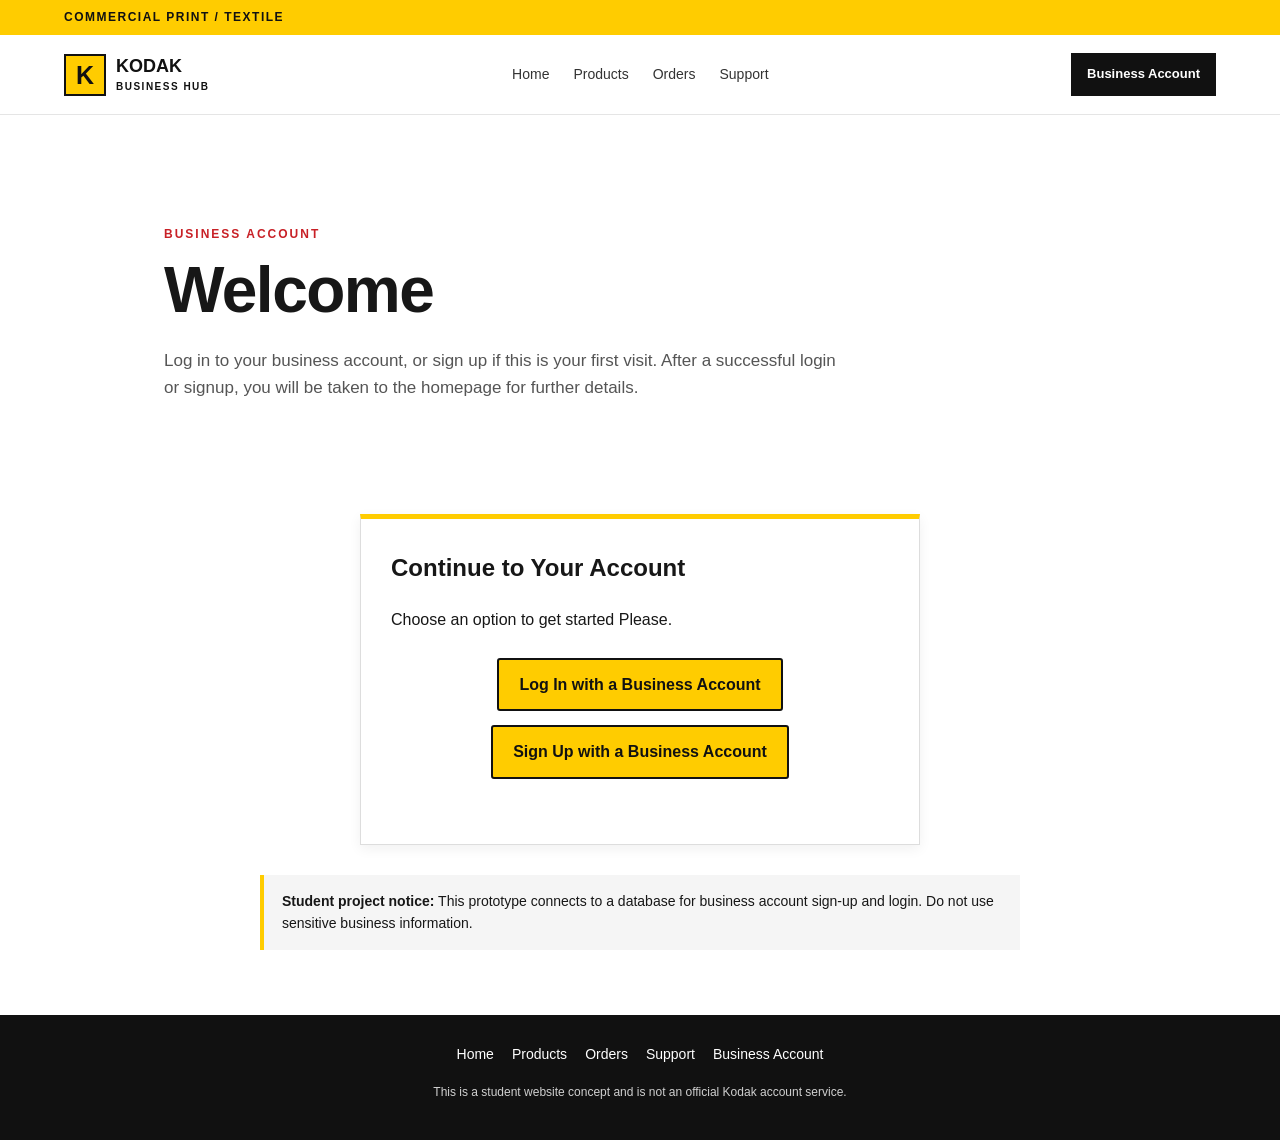
==== commit 003e69c7: "Milestone 5" ====
--- a/index.html
+++ b/index.html
@@ -1,280 +1,148 @@
-<!DOCTYPE html> 
-<html lang="en"> 
+<!DOCTYPE html>
+<html lang="en">
+<head>
+    <meta charset="UTF-8">
+    <meta name="viewport" content="width=device-width, initial-scale=1.0">
+    <meta name="description" content="Explore commercial printing and textile printing information.">
+    <!-- Text displayed in the browser tab. -->
+    <title>Kodak Business Hub | Print and Textile</title>
 
-<head> 
-    <meta charset="UTF-8"> 
-    <meta name="viewport" content="width=device-width, initial-scale=1.0"> 
-    <meta name="description" content="Explore commercial printing and textile printing information."> 
-    <!-- Text displayed in the browser tab. --> 
-    <title>Kodak Business Hub | Print and Textile</title> 
+    <!-- Connects this HTML file to the CSS file. -->
+    <link rel="stylesheet" href="style.css">
 
-    <!-- Connects this HTML file to the CSS file. --> 
-    <link rel="stylesheet" href="style.css"> 
+    <!-- LOGIN CHECK: Visitors must sign in before viewing this page.
+         The login page saves this value after a successful login or sign-up.
+         If the value is missing, it will send the visitor to login.html first.
+         getItem() retrieves the user's email from sessionStorage. -->
 
+    <!-- Shared JavaScript checks that a demo user has signed in. -->
 
-    <!-- LOGIN CHECK: Visitors must sign in before viewing this page. 
+    <!-- All website JavaScript is centralized in this one file. defer waits until HTML is parsed. -->
+    <script src="script.js" defer></script>
+</head>
+<body>
+    <!-- TOP BAR: The yellow bar at the top of the page. -->
+    <div class="top-bar">
+        <p>COMMERCIAL PRINT / TEXTILE</p>
+    </div>
 
-         The login page saves this value after a successful login or sign-up. 
+    <!-- HEADER -->
+    <header class="site-header">
+        <!-- Brand name that links back to the homepage. -->
+        <a class="brand" href="index.html">
+            <span class="brand-mark">K</span>
+            <span class="brand-name">
+                KODAK
+                <small>BUSINESS HUB</small>
+            </span>
+        </a>
 
-         If the value is missing, it will send the visitor to login.html first. 
+        <!-- Navigation links to the other pages. -->
+        <nav class="navigation" aria-label="Main navigation">
+            <a class="active" href="index.html">Home</a>
+            <a href="products.html">Products</a>
+            <a href="order.html">Orders</a>
+            <a href="support.html">Support</a>
+        </nav>
 
-         getItem() retrieves the user's email from sessionStorage. --> 
+        <!-- Business Account link stays on the right side, to show user it is a business account -->
+        <a class="account-button" href="login.html">
+            Business Account
+        </a>
+    </header>
 
-    <!-- Shared JavaScript checks that a demo user has signed in. --> 
+    <main>
+        <section class="intro">
+            <p class="small-heading">PRINTING FOR BUSINESS</p>
+            <!-- Main heading. The span lets us color the second line red. -->
+            <h1>
+                Commercial Print.<br>
+                <!-- Span makes the text red-->
+                <span>Textile Print.</span>
+            </h1>
 
-    <!-- All website JavaScript is centralized in this one file. defer waits until HTML is parsed. --> 
+            <!-- Two sentences introducing the website. -->
+            <p class="intro-text">
+                Welcome to Kodak Business Hub, this is a student website concept
+                for exploring commercial printing and textile for cis442 course. Here you will Discover print technologies,
+                materials, and business resources in one place.
 
-    <script src="script.js" defer></script> 
+                Commercial Printing focuses on producing materials for books, posters, and business documents.
+                while textile printing involves the use of technology to apply desgins onto fabrics with the use of spealized inks.
+            </p>
+        </section>
 
-</head> 
+        <!-- The links to the differnt business tools are mentioned and shown in this section-->
+        <section class="business-tools">
+            <!-- Heading and description for the section. -->
+            <div class="section-title">
+                <p class="small-heading">YOUR BUSINESS, IN ONE PLACE</p>
+                <h2>Everything Starts With a Better Connection.</h2>
+                <p>
+                    Explore the main areas of this website concept below.
+                </p>
+            </div>
 
-  
+            <!-- Grid containing four clickable links to the next html file. -->
+            <div class="tool-grid">
+                <a class="tool-card" href="products.html">
+                    <span class="card-number">01</span>
+                    <h3>Products</h3>
+                    <p>Here explore printing products</p>
+                    <!-- &rarr means the arrow pointing to the right, so it will show the direction to the user-->
+                    <span class="card-link">Explore products &rarr;</span>
+                </a>
 
-<body> 
+                <a class="tool-card" href="order.html">
+                    <span class="card-number">02</span>
+                    <h3>Orders</h3>
+                    <p>View the details of your order</p>
+                    <span class="card-link">View orders &rarr;</span>
+                </a>
 
-  
+                <a class="tool-card" href="support.html">
+                    <span class="card-number">03</span>
+                    <h3>Support</h3>
+                    <p>Find help and support information here.</p>
+                    <span class="card-link">Get support &rarr;</span>
+                </a>
+            </div>
+        </section>
+    </main>
 
-    <!-- TOP BAR: The yellow bar at the top of the page. --> 
+    <!-- FOOTER: Navigation links and research sources at the bottom. -->
+    <footer class="site-footer">
+        <!-- Bottom navigation lets visitors access the other pages. -->
+        <div class="footer-links">
+            <a href="index.html">Home</a>
+            <a href="products.html">Products</a>
+            <a href="order.html">Orders</a>
+            <a href="support.html">Support</a>
+            <a href="login.html">Business Account</a>
+        </div>
 
-    <div class="top-bar"> 
+        <!-- Research links to Kodak's public website. -->
+        <!-- rel="noopener noreferrer" is an html security feature that prevents a newly opned page
+             from accessing or tracking the original page through the browers window.opener-->
+        <p class="research-links">
+            Research:
+            <a href="https://www.kodak.com/en/print/products/"
+               target="_blank"
+               rel="noopener noreferrer">
+                Kodak Print Products
+            </a>
+            |
+            <a href="https://www.kodak.com/en/print/page/industrial-decor-textile/"
+               target="_blank"
+               rel="noopener noreferrer">
+                Kodak Industrial Décor and Textile
+            </a>
+        </p>
 
-        <p>COMMERCIAL PRINT / TEXTILE</p> 
-
-    </div> 
-
-  
-
-    <!-- HEADER --> 
-
-    <header class="site-header"> 
-
-  
-
-        <!-- Brand name that links back to the homepage. --> 
-
-        <a class="brand" href="index.html"> 
-
-            <span class="brand-mark">K</span> 
-
-  
-
-            <span class="brand-name"> 
-
-                KODAK 
-
-                <small>BUSINESS HUB</small> 
-
-            </span> 
-
-        </a> 
-
-  
-
-        <!-- Navigation links to the other pages. --> 
-
-        <nav class="navigation" aria-label="Main navigation"> 
-
-            <a class="active" href="index.html">Home</a> 
-
-            <a href="products.html">Products</a> 
-
-            <a href="order.html">Orders</a> 
-
-            <a href="support.html">Support</a> 
-
-        </nav> 
-
-  
-
-        <!-- Business Account link stays on the right side, to show user it is a business account --> 
-
-        <a class="account-button" href="login.html"> 
-
-            Business Account 
-
-        </a> 
-
-  
-
-    </header> 
-
-  
-
-    <main> 
-
-        <section class="intro"> 
-            <p class="small-heading">PRINTING FOR BUSINESS</p> 
-            <!-- Main heading. The span lets us color the second line red. --> 
-
-            <h1> 
-                Commercial Print.<br> 
-                <!-- Span makes the text red-->
-                <span>Textile Print.</span> 
-            </h1> 
-
-  
-
-            <!-- Two sentences introducing the website. --> 
-
-            <p class="intro-text"> 
-
-                Welcome to Kodak Business Hub, this is a student website concept 
-
-                for exploring commercial printing and textile for cis442 course. Here you will Discover print technologies, 
-
-                materials, and business resources in one place. 
-
-  
-
-                Commercial Printing focuses on producing materials for books, posters, and business documents. 
-
-                while textile printing involves the use of technology to apply desgins onto fabrics with the use of spealized inks.   
-
-            </p> 
-
-  
-
-        </section> 
-
-  
-
-        <!-- The links to the differnt business tools are mentioned and shown in this section--> 
-
-        <section class="business-tools"> 
-            <!-- Heading and description for the section. --> 
-            <div class="section-title"> 
-                <p class="small-heading">YOUR BUSINESS, IN ONE PLACE</p> 
-                <h2>Everything Starts With a Better Connection.</h2> 
-                <p> 
-                    Explore the main areas of this website concept below. 
-                </p> 
-
-            </div> 
-
-            <!-- Grid containing four clickable links to the next html file. --> 
-
-            <div class="tool-grid"> 
-
-                <a class="tool-card" href="products.html"> 
-
-                    <span class="card-number">01</span> 
-
-                    <h3>Products</h3> 
-
-                    <p>Here explore printing products</p> 
-                    <!-- &rarr means the arrow pointing to the right, so it will show the direction to the user-->
-                    <span class="card-link">Explore products &rarr;</span> 
-
-                </a> 
-
-                <a class="tool-card" href="order.html"> 
-
-                    <span class="card-number">02</span> 
-
-                    <h3>Orders</h3> 
-
-                    <p>View the details of your order</p> 
-
-                    <span class="card-link">View orders &rarr;</span> 
-
-                </a> 
-
-  
-
-                <a class="tool-card" href="support.html"> 
-
-                    <span class="card-number">03</span> 
-
-                    <h3>Support</h3> 
-
-                    <p>Find help and support information here.</p> 
-
-                    <span class="card-link">Get support &rarr;</span> 
-
-                </a> 
-
-  
-
-            </div> 
-
-  
-
-        </section> 
-
-  
-
-    </main> 
-
-  
-
-    <!-- FOOTER: Navigation links and research sources at the bottom. --> 
-
-    <footer class="site-footer"> 
-
-  
-
-        <!-- Bottom navigation lets visitors access the other pages. --> 
-
-        <div class="footer-links"> 
-
-            <a href="index.html">Home</a> 
-
-            <a href="products.html">Products</a> 
-
-            <a href="order.html">Orders</a> 
-
-            <a href="support.html">Support</a> 
-
-            <a href="login.html">Business Account</a> 
-
-        </div> 
-
-  
-
-        <!-- Research links to Kodak's public website. --> 
-        <!-- rel="noopener noreferrer" is an html security feature that prevents a newly opned page 
-         from accessing or tracking the original page through the browers window.opener-->
-
-        <p class="research-links"> 
-
-            Research: 
-
-            <a href="https://www.kodak.com/en/print/products/" 
-
-               target="_blank" 
-               
-               rel="noopener noreferrer"> 
-
-                Kodak Print Products 
-
-            </a> 
-
-            | 
-
-            <a href="https://www.kodak.com/en/print/page/industrial-decor-textile/" 
-
-               target="_blank" 
-
-               rel="noopener noreferrer"> 
-
-                Kodak Industrial Décor and Textile 
-
-            </a> 
-
+        <p class="disclaimer">
+            Kodak Business Hub is a student website concept and is not an official
+            Kodak ordering platform.
         </p> 
-
-        <p class="disclaimer"> 
-
-            Kodak Business Hub is a student website concept and is not an official 
-
-            Kodak ordering platform. 
-
-        </p> 
-
-  
-
-    </footer> 
-
-</body> 
-
-</html> 
+    </footer>
+</body>
+</html>
